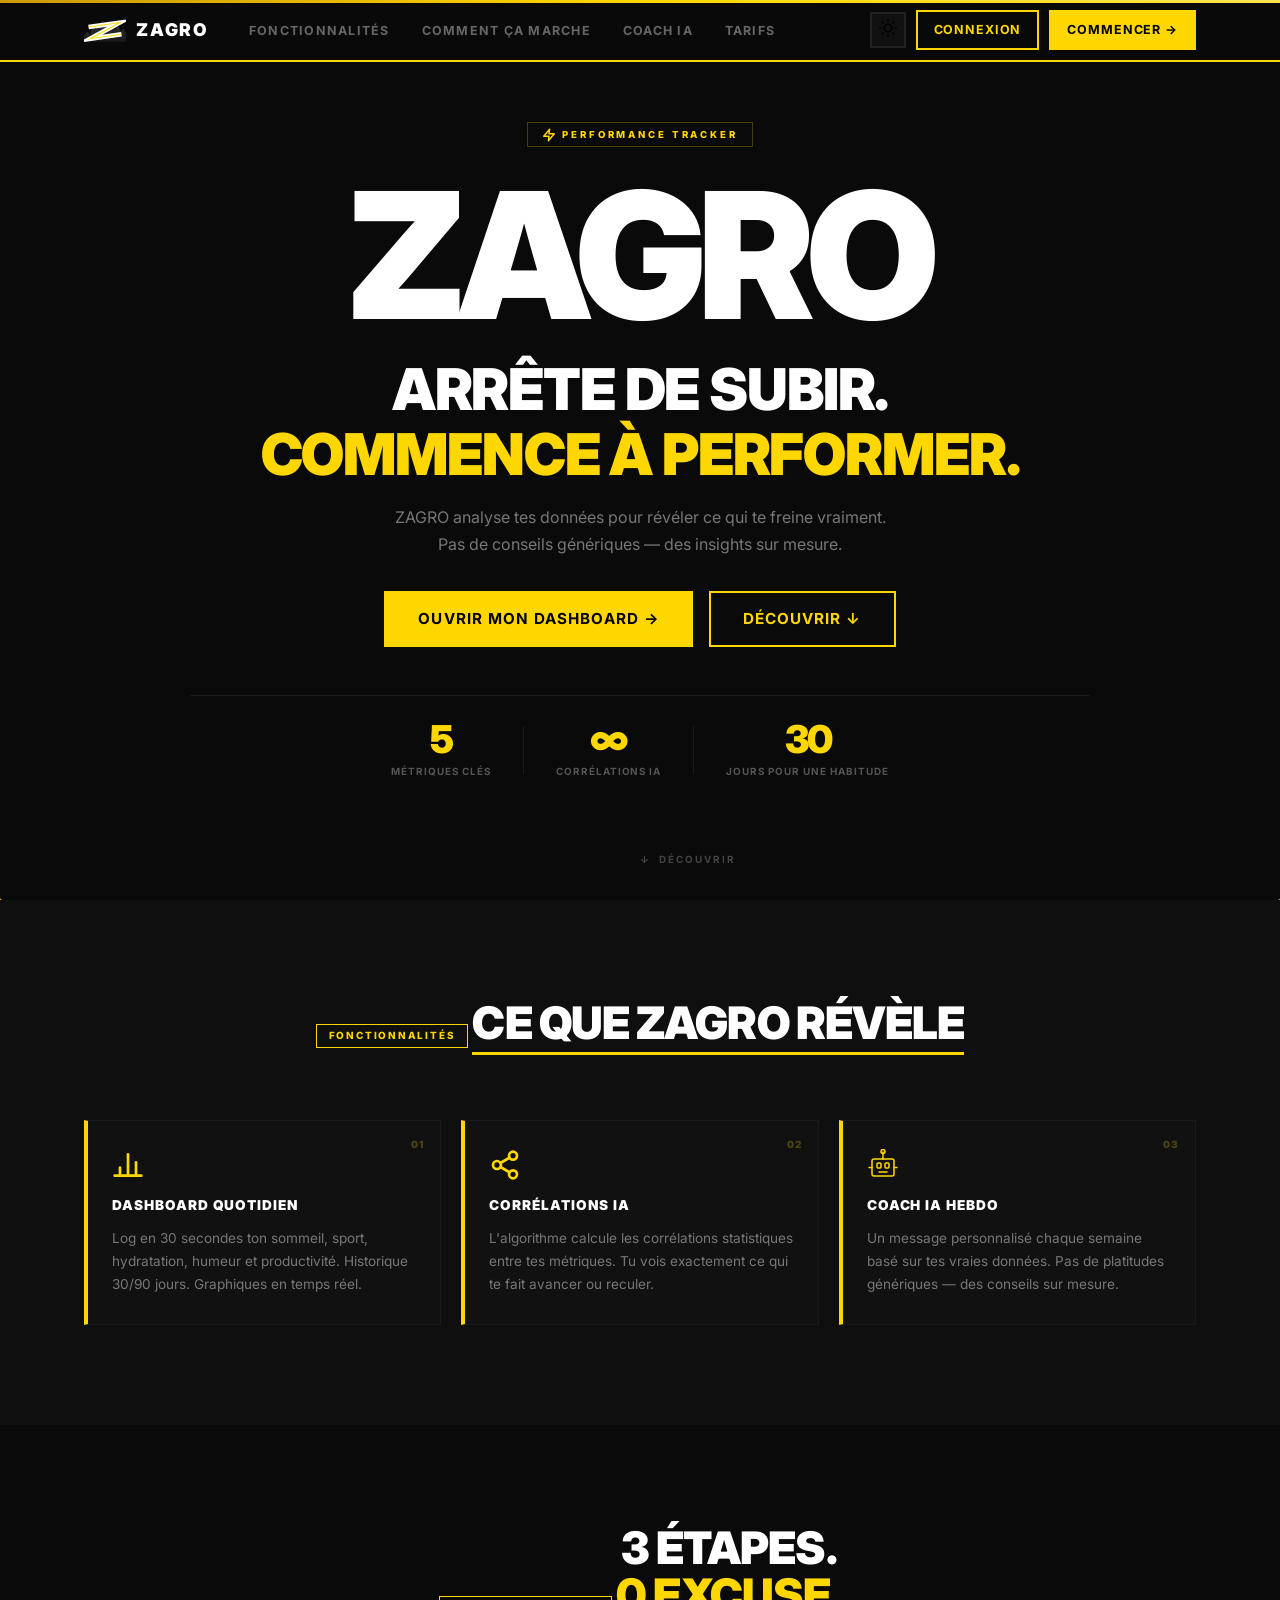
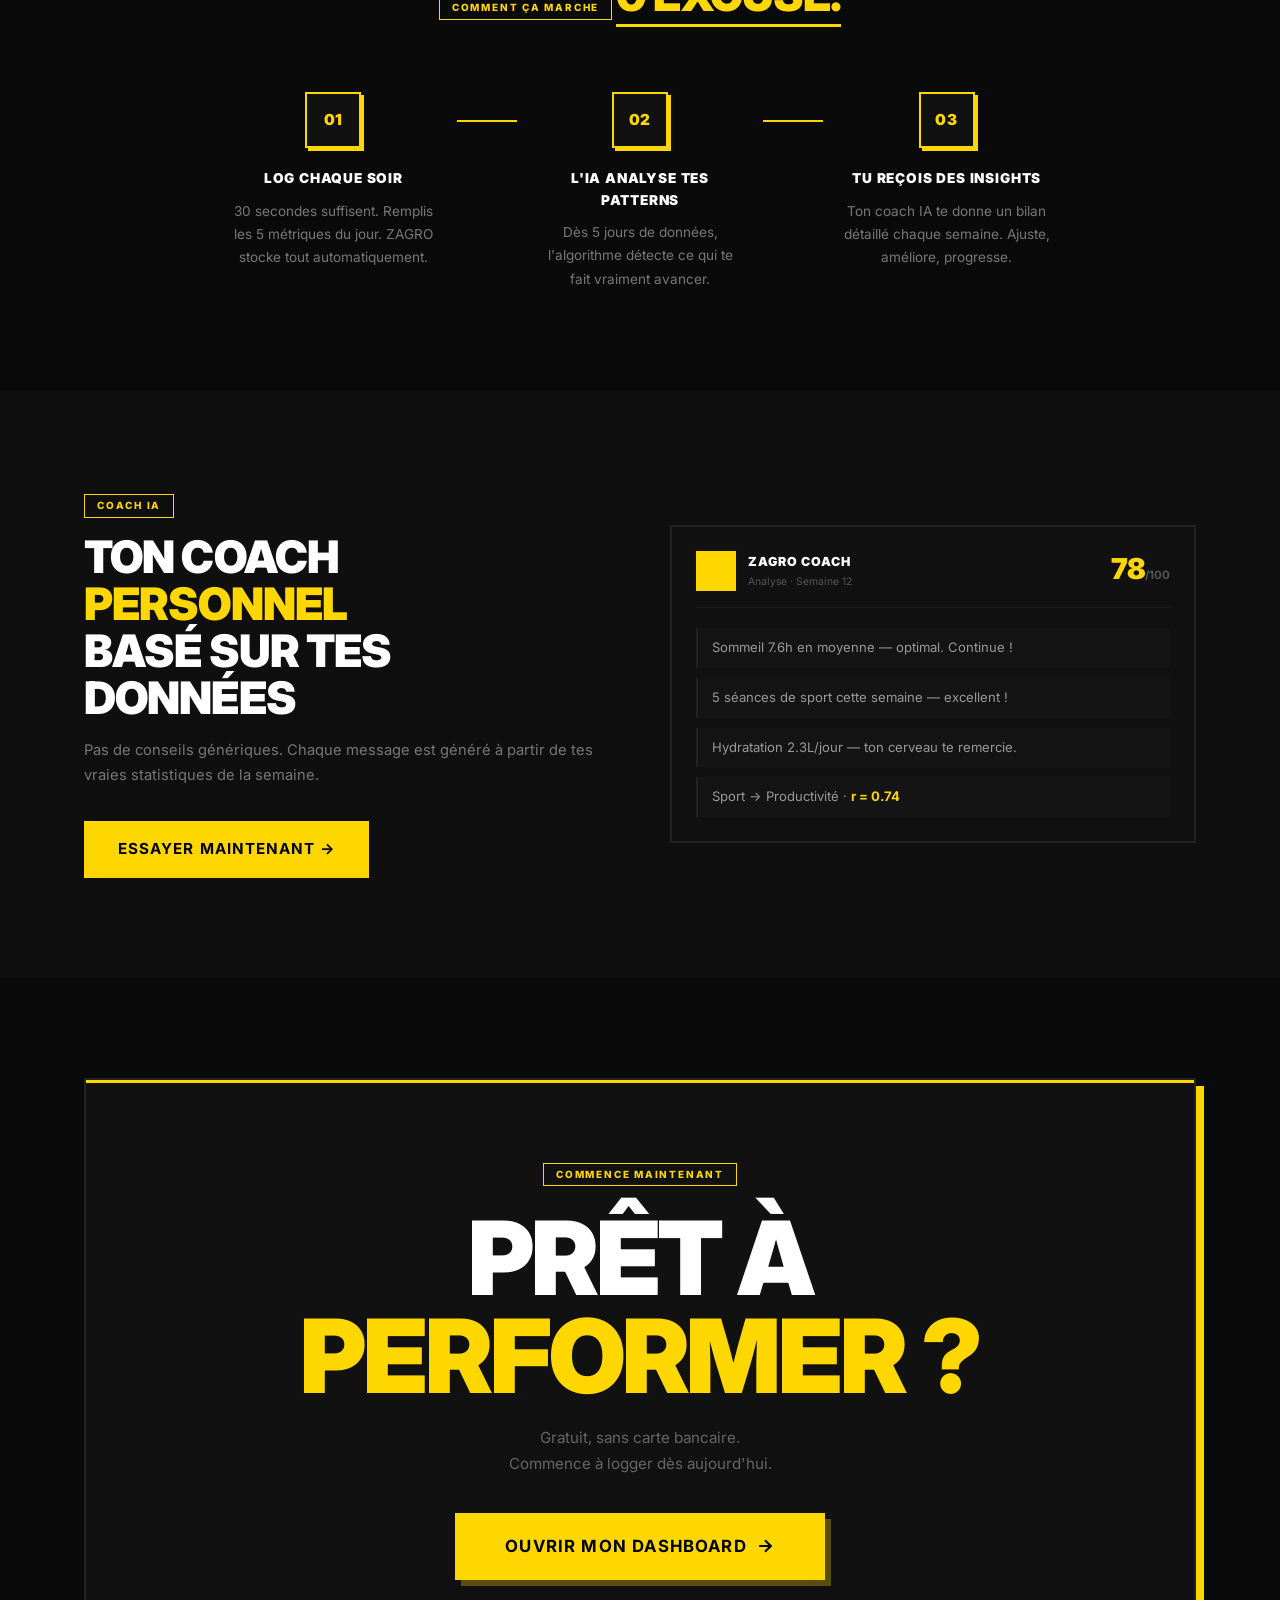
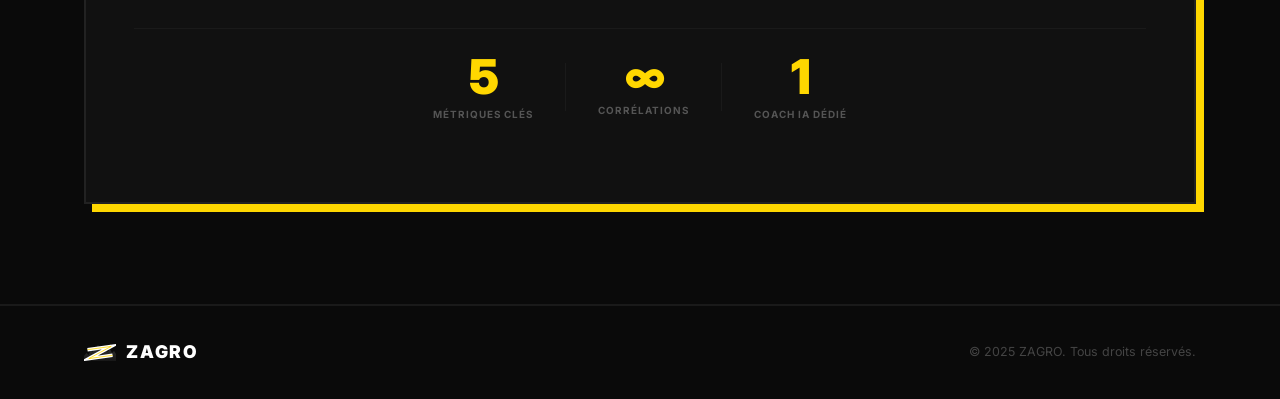
==== templates/index.html @ 40c75fc3 "ZAGRO v1 - sauvegarde complète" ====
<!DOCTYPE html>
<html lang="fr">
<head>
  <meta charset="UTF-8" />
  <meta name="viewport" content="width=device-width, initial-scale=1.0" />
  <title>ZAGRO — Transforme tes habitudes en superpouvoir</title>
  <link rel="icon" type="image/svg+xml" href="/static/img/logo.svg" />
  <link rel="stylesheet" href="/static/css/style.css" />
  <script>
    (function() {
      var t = localStorage.getItem('zagro_theme') || 'dark';
      document.documentElement.setAttribute('data-theme', t);
    })();
  </script>
  <link rel="preconnect" href="https://fonts.googleapis.com" />
  <link href="https://fonts.googleapis.com/css2?family=Inter:wght@300;400;500;600;700;800;900&display=swap" rel="stylesheet" />
</head>
<body class="landing">

  <!-- ── NAV ── -->
  <nav class="nav">
    <div class="nav__inner">
      <a href="/" class="nav__logo">
        <svg class="logo-svg" xmlns="http://www.w3.org/2000/svg" viewBox="0 0 64 36" width="42" height="24">
          <defs><linearGradient id="mt-nav" x1="0%" y1="0%" x2="0%" y2="100%"><stop offset="0%" stop-color="#333333"/><stop offset="100%" stop-color="#181818"/></linearGradient></defs>
          <path d="M0,36 L0,26 L5,20 L9,24 L14,14 L17,18 L21,8 L24,12 L28,4 L32,12 L36,6 L40,14 L43,10 L47,18 L52,12 L56,20 L60,16 L64,22 L64,36 Z" fill="url(#mt-nav)"/>
          <g transform="rotate(-8, 32, 19)"><path d="M8,10 L56,10 L8,28 L56,28" stroke="#FFFFFF" stroke-width="7" stroke-linecap="butt" stroke-linejoin="miter" stroke-miterlimit="20" fill="none"/><path d="M8,10 L56,10 L8,28 L56,28" stroke="#FFD700" stroke-width="1.5" stroke-linecap="butt" stroke-linejoin="miter" stroke-miterlimit="20" fill="none"/></g>
        </svg>
        <span>ZAGRO</span>
      </a>
      <ul class="nav__links">
        <li><a href="#features">Fonctionnalités</a></li>
        <li><a href="#how">Comment ça marche</a></li>
        <li><a href="#coach">Coach IA</a></li>
        <li><a href="/pricing">Tarifs</a></li>
      </ul>
      <div class="nav__actions">
        <button class="theme-toggle" id="theme-toggle" onclick="toggleTheme()" title="Changer le thème">
          <span id="theme-icon"><svg width="18" height="18" viewBox="0 0 24 24" fill="none" stroke="currentColor" stroke-width="2" stroke-linecap="round" stroke-linejoin="round"><circle cx="12" cy="12" r="5"/><line x1="12" y1="1" x2="12" y2="3"/><line x1="12" y1="21" x2="12" y2="23"/><line x1="4.22" y1="4.22" x2="5.64" y2="5.64"/><line x1="18.36" y1="18.36" x2="19.78" y2="19.78"/><line x1="1" y1="12" x2="3" y2="12"/><line x1="21" y1="12" x2="23" y2="12"/><line x1="4.22" y1="19.78" x2="5.64" y2="18.36"/><line x1="18.36" y1="5.64" x2="19.78" y2="4.22"/></svg></span>
        </button>
        <a href="/auth" class="btn btn--ghost btn--sm">Connexion</a>
        <a href="/dashboard" class="btn btn--primary btn--sm">Commencer →</a>
      </div>
    </div>
  </nav>

  <!-- ── HERO ── -->
  <section class="hero-v" id="home">
    <canvas id="particles-canvas"></canvas>
    <div class="hero-v__inner">
      <div class="hero-v__perf-tag"><svg width="14" height="14" viewBox="0 0 24 24" fill="none" stroke="currentColor" stroke-width="2.5" stroke-linecap="round" stroke-linejoin="round" style="display:inline-block;vertical-align:middle;margin-right:6px"><polygon points="13 2 3 14 12 14 11 22 21 10 12 10 13 2"/></svg>Performance Tracker</div>
      <div class="hero-v__brand">ZAGRO</div>
      <h1 class="hero-v__h1">
        <span class="hero-line-1">Arrête de subir.</span>
        <span class="hero-line-2 accent-text">Commence à performer.</span>
      </h1>
      <p class="hero-v__sub">ZAGRO analyse tes données pour révéler ce qui te freine vraiment.<br/>Pas de conseils génériques — des insights sur mesure.</p>
      <div class="hero-v__actions">
        <a href="/dashboard" class="btn btn--primary btn--lg">Ouvrir mon dashboard →</a>
        <a href="#features" class="btn btn--ghost btn--lg">Découvrir ↓</a>
      </div>
      <div class="hero-v__stats">
        <div class="hero-stat">
          <span class="hero-stat__num stat__num">5</span>
          <span class="hero-stat__lbl">Métriques clés</span>
        </div>
        <div class="hero-stat__sep"></div>
        <div class="hero-stat">
          <span class="hero-stat__num">∞</span>
          <span class="hero-stat__lbl">Corrélations IA</span>
        </div>
        <div class="hero-stat__sep"></div>
        <div class="hero-stat">
          <span class="hero-stat__num stat__num">30</span>
          <span class="hero-stat__lbl">Jours pour une habitude</span>
        </div>
      </div>
    </div>
    <a href="#features" class="hero-v__scroll-hint">
      <span class="hero-v__scroll-arrow">↓</span>
      Découvrir
    </a>
  </section>

  <!-- ── FEATURES ── -->
  <section class="v-section v-section--dark" id="features">
    <div class="container">
      <div class="v-section__hd reveal">
        <div class="scene__tag">Fonctionnalités</div>
        <h2 class="v-section__title">CE QUE ZAGRO RÉVÈLE</h2>
      </div>
      <div class="feat-grid">
        <div class="feat-card reveal reveal--d1">
          <div class="feat-card__num">01</div>
          <div class="feat-card__icon"><svg width="32" height="32" viewBox="0 0 24 24" fill="none" stroke="#FFD700" stroke-width="2" stroke-linecap="round" stroke-linejoin="round"><line x1="18" y1="20" x2="18" y2="10"/><line x1="12" y1="20" x2="12" y2="4"/><line x1="6" y1="20" x2="6" y2="14"/><line x1="2" y1="20" x2="22" y2="20"/></svg></div>
          <h3>Dashboard quotidien</h3>
          <p>Log en 30 secondes ton sommeil, sport, hydratation, humeur et productivité. Historique 30/90 jours. Graphiques en temps réel.</p>
        </div>
        <div class="feat-card reveal reveal--d2">
          <div class="feat-card__num">02</div>
          <div class="feat-card__icon"><svg width="32" height="32" viewBox="0 0 24 24" fill="none" stroke="#FFD700" stroke-width="2" stroke-linecap="round" stroke-linejoin="round"><circle cx="18" cy="5" r="3"/><circle cx="6" cy="12" r="3"/><circle cx="18" cy="19" r="3"/><line x1="8.59" y1="13.51" x2="15.42" y2="17.49"/><line x1="15.41" y1="6.51" x2="8.59" y2="10.49"/></svg></div>
          <h3>Corrélations IA</h3>
          <p>L'algorithme calcule les corrélations statistiques entre tes métriques. Tu vois exactement ce qui te fait avancer ou reculer.</p>
        </div>
        <div class="feat-card reveal reveal--d3">
          <div class="feat-card__num">03</div>
          <div class="feat-card__icon"><svg width="32" height="32" viewBox="0 0 32 32" fill="none" stroke="#FFD700" stroke-width="1.5" stroke-linecap="round" stroke-linejoin="round"><rect x="5" y="10" width="22" height="17" rx="2"/><rect x="10" y="14" width="4" height="5" rx="1"/><rect x="18" y="14" width="4" height="5" rx="1"/><line x1="12" y1="23" x2="20" y2="23"/><line x1="16" y1="3" x2="16" y2="10"/><circle cx="16" cy="2.5" r="2"/><line x1="5" y1="18.5" x2="2" y2="18.5"/><line x1="27" y1="18.5" x2="30" y2="18.5"/></svg></div>
          <h3>Coach IA hebdo</h3>
          <p>Un message personnalisé chaque semaine basé sur tes vraies données. Pas de platitudes génériques — des conseils sur mesure.</p>
        </div>
      </div>
    </div>
  </section>

  <!-- ── HOW IT WORKS ── -->
  <section class="v-section" id="how">
    <div class="container">
      <div class="v-section__hd reveal">
        <div class="scene__tag">Comment ça marche</div>
        <h2 class="v-section__title">3 ÉTAPES.<br/><span class="accent-text">0 EXCUSE.</span></h2>
      </div>
      <div class="v-steps">
        <div class="v-step reveal reveal--d1">
          <div class="v-step__num">01</div>
          <div class="v-step__content">
            <h3>Log chaque soir</h3>
            <p>30 secondes suffisent. Remplis les 5 métriques du jour. ZAGRO stocke tout automatiquement.</p>
          </div>
        </div>
        <div class="v-step__connector reveal reveal--d2"></div>
        <div class="v-step reveal reveal--d2">
          <div class="v-step__num">02</div>
          <div class="v-step__content">
            <h3>L'IA analyse tes patterns</h3>
            <p>Dès 5 jours de données, l'algorithme détecte ce qui te fait vraiment avancer.</p>
          </div>
        </div>
        <div class="v-step__connector reveal reveal--d3"></div>
        <div class="v-step reveal reveal--d3">
          <div class="v-step__num">03</div>
          <div class="v-step__content">
            <h3>Tu reçois des insights</h3>
            <p>Ton coach IA te donne un bilan détaillé chaque semaine. Ajuste, améliore, progresse.</p>
          </div>
        </div>
      </div>
    </div>
  </section>

  <!-- ── COACH IA ── -->
  <section class="v-section v-section--dark" id="coach">
    <div class="container">
      <div class="v-coach">
        <div class="v-coach__left reveal">
          <div class="scene__tag">Coach IA</div>
          <h2 class="v-section__title">TON COACH<br/><span class="accent-text">PERSONNEL</span><br/>BASÉ SUR TES DONNÉES</h2>
          <p class="v-coach__desc">Pas de conseils génériques. Chaque message est généré à partir de tes vraies statistiques de la semaine.</p>
          <a href="/dashboard" class="btn btn--primary btn--lg" style="margin-top:2rem;">Essayer maintenant →</a>
        </div>
        <div class="v-coach__right reveal reveal--d2">
          <div class="coach-mock">
            <div class="coach-mock__header">
              <div class="coach-mock__av"><svg width="24" height="24" viewBox="0 0 32 32" fill="none" stroke="#FFD700" stroke-width="1.5" stroke-linecap="round" stroke-linejoin="round"><rect x="5" y="10" width="22" height="17" rx="2"/><rect x="10" y="14" width="4" height="5" rx="1"/><rect x="18" y="14" width="4" height="5" rx="1"/><line x1="12" y1="23" x2="20" y2="23"/><line x1="16" y1="3" x2="16" y2="10"/><circle cx="16" cy="2.5" r="2"/><line x1="5" y1="18.5" x2="2" y2="18.5"/><line x1="27" y1="18.5" x2="30" y2="18.5"/></svg></div>
              <div class="coach-mock__info">
                <div class="coach-mock__name">ZAGRO COACH</div>
                <div class="coach-mock__date">Analyse · Semaine 12</div>
              </div>
              <div class="coach-mock__score"><span class="coach-mock__score-num">78</span><span class="coach-mock__score-lbl">/100</span></div>
            </div>
            <div class="coach-mock__body">
              <div class="coach-msg">Sommeil 7.6h en moyenne — optimal. Continue !</div>
              <div class="coach-msg">5 séances de sport cette semaine — excellent !</div>
              <div class="coach-msg">Hydratation 2.3L/jour — ton cerveau te remercie.</div>
              <div class="coach-msg">Sport → Productivité · <strong style="color:#FFD700">r = 0.74</strong></div>
            </div>
          </div>
        </div>
      </div>
    </div>
  </section>

  <!-- ── CTA ── -->
  <section class="v-cta-section">
    <div class="container">
      <div class="v-cta reveal">
        <div class="scene__tag" style="margin-bottom:12px;">Commence maintenant</div>
        <h2 class="v-cta__title">PRÊT À<br/><span class="accent-text">PERFORMER ?</span></h2>
        <p class="v-cta__sub">Gratuit, sans carte bancaire.<br/>Commence à logger dès aujourd'hui.</p>
        <a href="/dashboard" class="btn btn--primary btn--xl v-cta__btn">
          Ouvrir mon dashboard
          <svg width="20" height="20" viewBox="0 0 24 24" fill="none" stroke="currentColor" stroke-width="2.5"><path d="M5 12h14M12 5l7 7-7 7"/></svg>
        </a>
        <div class="v-cta__stats">
          <div class="cta-stat"><span class="cta-stat__num stat__num">5</span><span class="cta-stat__lbl">Métriques clés</span></div>
          <div class="cta-stat__div"></div>
          <div class="cta-stat"><span class="cta-stat__num">∞</span><span class="cta-stat__lbl">Corrélations</span></div>
          <div class="cta-stat__div"></div>
          <div class="cta-stat"><span class="cta-stat__num stat__num">1</span><span class="cta-stat__lbl">Coach IA dédié</span></div>
        </div>
      </div>
    </div>
  </section>

  <!-- ── FOOTER ── -->
  <footer class="footer">
    <div class="container footer__inner">
      <a href="/" class="nav__logo footer__logo">
        <svg class="logo-svg" xmlns="http://www.w3.org/2000/svg" viewBox="0 0 64 36" width="32" height="18">
          <defs><linearGradient id="mt-footer" x1="0%" y1="0%" x2="0%" y2="100%"><stop offset="0%" stop-color="#333333"/><stop offset="100%" stop-color="#181818"/></linearGradient></defs>
          <path d="M0,36 L0,26 L5,20 L9,24 L14,14 L17,18 L21,8 L24,12 L28,4 L32,12 L36,6 L40,14 L43,10 L47,18 L52,12 L56,20 L60,16 L64,22 L64,36 Z" fill="url(#mt-footer)"/>
          <g transform="rotate(-8, 32, 19)"><path d="M8,10 L56,10 L8,28 L56,28" stroke="#FFFFFF" stroke-width="7" stroke-linecap="butt" stroke-linejoin="miter" stroke-miterlimit="20" fill="none"/><path d="M8,10 L56,10 L8,28 L56,28" stroke="#FFD700" stroke-width="1.5" stroke-linecap="butt" stroke-linejoin="miter" stroke-miterlimit="20" fill="none"/></g>
        </svg>
        <span>ZAGRO</span>
      </a>
      <p class="footer__copy">© 2025 ZAGRO. Tous droits réservés.</p>
    </div>
  </footer>

  <script src="/static/js/main.js"></script>
  <script>
  // ── Particles ─────────────────────────────────────────────────
  (function() {
    const canvas = document.getElementById('particles-canvas');
    if (!canvas) return;
    const ctx = canvas.getContext('2d');
    let W, H;
    function resize() { W = canvas.width = window.innerWidth; H = canvas.height = window.innerHeight; }
    resize();
    window.addEventListener('resize', resize, { passive: true });
    const pts = Array.from({ length: 55 }, () => ({
      x: Math.random() * 1920, y: Math.random() * 1080,
      r: Math.random() * 1.4 + 0.2,
      vx: (Math.random() - 0.5) * 0.25, vy: (Math.random() - 0.5) * 0.25,
      o: Math.random() * 0.22 + 0.04
    }));
    function draw() {
      ctx.clearRect(0, 0, W, H);
      pts.forEach(p => {
        p.x += p.vx; p.y += p.vy;
        if (p.x < 0) p.x = W; if (p.x > W) p.x = 0;
        if (p.y < 0) p.y = H; if (p.y > H) p.y = 0;
        ctx.beginPath(); ctx.arc(p.x, p.y, p.r, 0, Math.PI * 2);
        ctx.fillStyle = `rgba(255,215,0,${p.o})`; ctx.fill();
      });
      requestAnimationFrame(draw);
    }
    draw();
  })();

  // ── Theme toggle ──────────────────────────────────────────────
  var SUN_SVG = '<svg width="18" height="18" viewBox="0 0 24 24" fill="none" stroke="currentColor" stroke-width="2" stroke-linecap="round" stroke-linejoin="round"><circle cx="12" cy="12" r="5"/><line x1="12" y1="1" x2="12" y2="3"/><line x1="12" y1="21" x2="12" y2="23"/><line x1="4.22" y1="4.22" x2="5.64" y2="5.64"/><line x1="18.36" y1="18.36" x2="19.78" y2="19.78"/><line x1="1" y1="12" x2="3" y2="12"/><line x1="21" y1="12" x2="23" y2="12"/><line x1="4.22" y1="19.78" x2="5.64" y2="18.36"/><line x1="18.36" y1="5.64" x2="19.78" y2="4.22"/></svg>';
  var MOON_SVG = '<svg width="18" height="18" viewBox="0 0 24 24" fill="none" stroke="currentColor" stroke-width="2" stroke-linecap="round" stroke-linejoin="round"><path d="M21 12.79A9 9 0 1 1 11.21 3 7 7 0 0 0 21 12.79z"/></svg>';
  function toggleTheme() {
    var c = document.documentElement.getAttribute('data-theme');
    var n = c === 'light' ? 'dark' : 'light';
    document.documentElement.setAttribute('data-theme', n);
    localStorage.setItem('zagro_theme', n);
    document.getElementById('theme-icon').innerHTML = n === 'light' ? MOON_SVG : SUN_SVG;
  }
  (function() {
    var t = document.documentElement.getAttribute('data-theme');
    var el = document.getElementById('theme-icon');
    if (el) el.innerHTML = t === 'light' ? MOON_SVG : SUN_SVG;
  })();
  </script>
</body>
</html>
---- static/css/style.css ----
/* ═══════════════════════════════════════════════════════════════
   ZAGRO — Main Stylesheet
   Under Armour · Brutal · Bold · Performance
═══════════════════════════════════════════════════════════════ */

*, *::before, *::after { box-sizing: border-box; margin: 0; padding: 0; }

/* ── Variables (:root) ────────────────────────────────────────── */
:root {
  --bg:        #0A0A0A;
  --bg-2:      #0F0F0F;
  --bg-3:      #080808;
  --bg-card:   #111111;
  --bg-card-2: #141414;

  --yellow-1:  #CC9900;
  --yellow-2:  #FFD700;
  --yellow-3:  #FFE44D;
  --yellow-4:  #FFF0A0;

  /* Backward compat — all blue/orange/cyan/teal refs auto-map to yellow */
  --blue-1:    var(--yellow-1);
  --blue-2:    var(--yellow-2);
  --blue-3:    var(--yellow-3);
  --blue-4:    var(--yellow-4);
  --blue-5:    var(--yellow-4);
  --orange-1:  var(--yellow-1);
  --orange-2:  var(--yellow-2);
  --orange-3:  var(--yellow-3);
  --orange-4:  var(--yellow-4);
  --cyan-1:    var(--yellow-1);
  --cyan-2:    var(--yellow-2);
  --cyan-3:    var(--yellow-3);
  --teal-1:    var(--yellow-1);
  --teal-2:    var(--yellow-2);
  --teal-3:    var(--yellow-3);
  --green-1:   var(--yellow-1);
  --green-2:   var(--yellow-2);
  --green-3:   var(--yellow-3);

  /* Purple (unused in brutal) */
  --purple-1:  #1A0A0A;
  --purple-2:  #2A0A0A;
  --purple-3:  #4A1A1A;
  --purple-4:  #CC3300;

  --text-1:    #FFFFFF;
  --text-2:    #999999;
  --text-3:    #555555;

  --border:    #222222;
  --border-2:  #1A1A1A;

  --green:     #FFD700;
  --red:       #FF3333;
  --yellow:    #FFD700;

  /* Brutal — zero radius */
  --radius:    0px;
  --radius-lg: 0px;
  --radius-xl: 0px;

  --shadow-card: 0 0 0 1px #1A1A1A, 0 4px 16px rgba(0,0,0,0.9);
  --shadow-hard: 4px 4px 0px #FFD700;
  --shadow-glow: 4px 4px 0px rgba(255,215,0,0.4);

  --font: 'Inter', system-ui, -apple-system, sans-serif;
}

/* ── Light Mode ──────────────────────────────────────────────── */
[data-theme="light"] {
  --bg:        #F0F0F0;
  --bg-2:      #E8E8E8;
  --bg-3:      #E0E0E0;
  --bg-card:   #FFFFFF;
  --bg-card-2: #F5F5F5;
  --text-1:    #0A0A0A;
  --text-2:    #555555;
  --text-3:    #999999;
  --border:    #DDDDDD;
  --border-2:  #EEEEEE;
  --shadow-card: 0 0 0 1px #DDDDDD, 0 4px 16px rgba(0,0,0,0.08);
  --shadow-hard: 4px 4px 0px #CC9900;
}

/* ── Reset + Base ─────────────────────────────────────────────── */
html { scroll-behavior: smooth; }

body {
  font-family: var(--font);
  background: var(--bg);
  color: var(--text-1);
  line-height: 1.6;
  -webkit-font-smoothing: antialiased;
  transition: background 0.3s, color 0.3s;
}

a { text-decoration: none; color: inherit; }
ul { list-style: none; }

/* ── Container ────────────────────────────────────────────────── */
.container { max-width: 1160px; margin: 0 auto; padding: 0 24px; }

.gradient-text {
  background: linear-gradient(135deg, #FFD700 0%, #FFE44D 100%);
  -webkit-background-clip: text;
  -webkit-text-fill-color: transparent;
  background-clip: text;
}

.accent-text { color: #FFD700; }

/* ── Buttons ─────────────────────────────────────────────────── */
.btn {
  display: inline-flex;
  align-items: center;
  gap: 8px;
  padding: 10px 20px;
  border-radius: 0;
  font-size: 0.88rem;
  font-weight: 700;
  font-family: var(--font);
  cursor: pointer;
  border: 2px solid #FFD700;
  transition: all 0.15s ease;
  white-space: nowrap;
  position: relative;
  overflow: hidden;
  text-transform: uppercase;
  letter-spacing: 0.07em;
}

.btn--primary {
  background: #FFD700;
  color: #000000;
}

.btn--primary:hover {
  background: transparent;
  color: #FFD700;
  transform: translate(-3px, -3px);
  box-shadow: 3px 3px 0 #FFD700;
}

.btn--ghost {
  background: transparent;
  color: #FFD700;
  border: 2px solid #FFD700;
}

.btn--ghost:hover {
  background: #FFD700;
  color: #000000;
  border-color: #FFD700;
  transform: translate(-2px, -2px);
  box-shadow: 2px 2px 0 #FFD700;
}

.btn--sm  { padding: 8px 16px; font-size: 0.78rem; }
.btn--lg  { padding: 14px 32px; font-size: 0.95rem; }
.btn--xl  { padding: 18px 48px; font-size: 1.05rem; }

/* ── Scroll Progress Bar ─────────────────────────────────────── */
.scroll-progress {
  position: fixed;
  top: 0; left: 0;
  height: 3px;
  background: #FFD700;
  width: 0%;
  z-index: 300;
  transition: width 0.08s linear;
  pointer-events: none;
}

/* ── Top performance bar (non-cinematic landing) ─────────────── */
body.landing::before {
  content: '';
  position: fixed;
  top: 0; left: 0; right: 0;
  height: 3px;
  background: linear-gradient(90deg, #CC9900, #FFD700, #FFE44D, #FFD700, #CC9900);
  background-size: 200% 100%;
  animation: bar-slide 3s linear infinite;
  z-index: 200;
  pointer-events: none;
}

@keyframes bar-slide {
  0%   { background-position: 0% 0%; }
  100% { background-position: 200% 0%; }
}

/* ── Nav ─────────────────────────────────────────────────────── */
.nav {
  position: fixed;
  top: 0; left: 0; right: 0;
  z-index: 100;
  padding: 10px 0;
  border-bottom: 2px solid #FFD700;
  background: rgba(10, 10, 10, 0.97);
  backdrop-filter: blur(20px);
  -webkit-backdrop-filter: blur(20px);
}

.nav__inner {
  max-width: 1160px;
  margin: 0 auto;
  padding: 0 24px;
  display: flex;
  align-items: center;
  gap: 40px;
}

.nav__logo {
  display: flex;
  align-items: center;
  gap: 10px;
  font-size: 1.1rem;
  font-weight: 900;
  letter-spacing: 0.1em;
  color: #FFFFFF;
  text-transform: uppercase;
}

.logo-icon { color: #FFD700; }
.logo-svg  { display: block; flex-shrink: 0; }

.nav__links {
  display: flex;
  align-items: center;
  gap: 32px;
  flex: 1;
}

.nav__links a {
  color: #666666;
  font-size: 0.78rem;
  font-weight: 700;
  letter-spacing: 0.1em;
  text-transform: uppercase;
  transition: color 0.15s;
  position: relative;
}

.nav__links a::after {
  content: '';
  position: absolute;
  bottom: -4px; left: 0;
  width: 0; height: 2px;
  background: #FFD700;
  transition: width 0.2s ease;
}

.nav__links a:hover { color: #FFFFFF; }
.nav__links a:hover::after { width: 100%; }

.nav__actions {
  display: flex;
  align-items: center;
  gap: 10px;
  margin-left: auto;
}

.nav__login { font-size: 0.82rem; padding: 8px 16px; }

/* ── Theme Toggle ─────────────────────────────────────────────── */
.theme-toggle {
  width: 36px; height: 36px;
  border-radius: 0;
  background: #111111;
  border: 2px solid #222222;
  cursor: pointer;
  font-size: 0.95rem;
  display: flex;
  align-items: center;
  justify-content: center;
  transition: border-color 0.15s;
  flex-shrink: 0;
}
.theme-toggle:hover { border-color: #FFD700; }

/* ══════════════════════════════════════════════════════════════
   CINEMATIC LAYOUT
══════════════════════════════════════════════════════════════ */

body.cinematic { overflow: hidden; }

/* Disable animated top bar on cinematic landing (replaced by scroll progress) */
body.landing.cinematic::before { display: none; }

.scroll-container {
  position: fixed;
  top: 0; left: 0;
  display: flex;
  width: 100vw; height: 100vh;
  overflow-x: scroll;
  overflow-y: hidden;
  scroll-snap-type: x mandatory;
  scrollbar-width: none;
  -ms-overflow-style: none;
}
.scroll-container::-webkit-scrollbar { display: none; }

.scene {
  flex-shrink: 0;
  width: 100vw; height: 100vh;
  scroll-snap-align: start;
  position: relative;
  overflow: hidden;
  display: flex;
  align-items: center;
  justify-content: center;
  padding-top: 52px;
  box-sizing: border-box;
}

/* ── Scene Dots ───────────────────────────────────────────────── */
.scene-dots {
  position: fixed;
  right: 24px;
  top: 50%;
  transform: translateY(-50%);
  display: flex;
  flex-direction: column;
  gap: 12px;
  z-index: 200;
}

.scene-dot {
  width: 10px; height: 10px;
  border-radius: 50%;
  border: 2px solid rgba(255,215,0,0.35);
  background: transparent;
  cursor: pointer;
  transition: background 0.2s, border-color 0.2s, box-shadow 0.2s;
  padding: 0;
}

.scene-dot.active {
  background: #FFD700;
  border-color: #FFD700;
  box-shadow: 0 0 10px rgba(255,215,0,0.4);
}

.scene-dot:hover { border-color: #FFD700; }

/* ══════════════════════════════════════════════════════════════
   SCENE 1 — HERO
══════════════════════════════════════════════════════════════ */

.scene--hero { background: #0A0A0A; }

#particles-canvas {
  position: absolute;
  inset: 0;
  width: 100%; height: 100%;
  pointer-events: none;
  z-index: 0;
}

.hero-cin {
  position: relative;
  z-index: 1;
  text-align: center;
  padding: 0 24px;
  max-width: 900px;
}

.hero-cin__brand {
  font-size: clamp(5rem, 14vw, 11rem);
  font-weight: 900;
  line-height: 1;
  letter-spacing: -0.04em;
  color: #FFFFFF;
  text-transform: uppercase;
  animation: brand-in 0.9s 0.1s cubic-bezier(0.16,1,0.3,1) both;
}

@keyframes brand-in {
  from { opacity: 0; transform: translateY(50px) scale(0.92); }
  to   { opacity: 1; transform: translateY(0) scale(1); }
}

.hero-cin__h1 {
  display: flex;
  flex-direction: column;
  gap: 4px;
  font-size: clamp(1.8rem, 4.5vw, 3.8rem);
  font-weight: 900;
  line-height: 1.05;
  letter-spacing: -0.02em;
  text-transform: uppercase;
  margin: 16px 0 20px;
}

.hero-line-1 {
  display: block;
  color: #FFFFFF;
  animation: from-left 0.7s 0.75s cubic-bezier(0.16,1,0.3,1) both;
}

.hero-line-2 {
  display: block;
  color: #FFD700;
  animation: from-right 0.7s 1.0s cubic-bezier(0.16,1,0.3,1) both;
}

@keyframes from-left {
  from { opacity: 0; transform: translateX(-60px); }
  to   { opacity: 1; transform: translateX(0); }
}

@keyframes from-right {
  from { opacity: 0; transform: translateX(60px); }
  to   { opacity: 1; transform: translateX(0); }
}

.hero-cin__sub {
  font-size: clamp(0.85rem, 1.5vw, 1rem);
  color: #777;
  line-height: 1.7;
  max-width: 560px;
  margin: 0 auto 32px;
  animation: fade-in-up 0.7s 1.3s ease both;
}

.hero-cin__actions {
  display: flex;
  align-items: center;
  justify-content: center;
  gap: 24px;
  flex-wrap: wrap;
  animation: fade-in-up 0.7s 1.5s ease both;
}

@keyframes fade-in-up {
  from { opacity: 0; transform: translateY(20px); }
  to   { opacity: 1; transform: translateY(0); }
}

.scroll-hint {
  display: flex;
  align-items: center;
  gap: 8px;
  color: #555;
  font-size: 0.72rem;
  font-weight: 700;
  text-transform: uppercase;
  letter-spacing: 0.15em;
}

.scroll-hint__arrow {
  display: inline-block;
  animation: hint-bounce 1.8s ease-in-out infinite;
}

@keyframes hint-bounce {
  0%, 100% { transform: translateX(0); opacity: 0.5; }
  50%       { transform: translateX(8px); opacity: 1; }
}

/* ══════════════════════════════════════════════════════════════
   SCENE 2 — FEATURES
══════════════════════════════════════════════════════════════ */

.scene--features { background: #0F0F0F; }

.scene__inner {
  width: 100%;
  max-width: 1160px;
  padding: 0 40px;
  display: flex;
  flex-direction: column;
  align-items: center;
}

.scene__tag {
  display: inline-block;
  padding: 3px 12px;
  border: 1px solid #FFD700;
  border-radius: 0;
  font-size: 0.62rem;
  font-weight: 800;
  color: #FFD700;
  text-transform: uppercase;
  letter-spacing: 0.18em;
  margin-bottom: 12px;
}

.scene__title {
  font-size: clamp(1.6rem, 3.5vw, 2.8rem);
  font-weight: 900;
  text-transform: uppercase;
  letter-spacing: -0.02em;
  color: #FFFFFF;
  text-align: center;
  margin-bottom: 48px;
  line-height: 1.05;
}

.feat-grid {
  display: grid;
  grid-template-columns: repeat(3, 1fr);
  gap: 20px;
  width: 100%;
}

.feat-card {
  background: #111111;
  border: 1px solid #1A1A1A;
  border-left: 4px solid #FFD700;
  border-radius: 0;
  padding: 28px 24px;
  position: relative;
  transition: border-color 0.2s, box-shadow 0.2s, transform 0.2s;
}

.feat-card:hover {
  border-color: #FFD700;
  box-shadow: 4px 4px 0 #FFD700;
  transform: translate(-3px, -3px) !important;
}

.scene--features.active .feat-card { opacity: 1; transform: translateY(0); }
.scene--features.active .feat-card:nth-child(1) { transition-delay: 0.1s; }
.scene--features.active .feat-card:nth-child(2) { transition-delay: 0.25s; }
.scene--features.active .feat-card:nth-child(3) { transition-delay: 0.4s; }

.feat-card__num {
  position: absolute;
  top: 16px; right: 16px;
  font-size: 0.62rem;
  font-weight: 900;
  color: rgba(255,215,0,0.25);
  letter-spacing: 0.1em;
}

.feat-card__icon { font-size: 2rem; margin-bottom: 14px; display: flex; align-items: center; }

.feat-card h3 {
  font-size: 0.85rem;
  font-weight: 900;
  text-transform: uppercase;
  letter-spacing: 0.07em;
  color: #FFFFFF;
  margin-bottom: 10px;
}

.feat-card p { font-size: 0.85rem; color: #777; line-height: 1.7; }

/* ══════════════════════════════════════════════════════════════
   SCENE 3 — HOW IT WORKS
══════════════════════════════════════════════════════════════ */

.scene--how { background: #0A0A0A; }

.how-cin {
  display: flex;
  align-items: flex-start;
  gap: 0;
  width: 100%;
  max-width: 860px;
}

.how-cin__step {
  flex: 1;
  text-align: center;
  padding: 0 20px;
  opacity: 0;
  transform: translateY(32px);
  transition: opacity 0.5s ease, transform 0.5s ease;
}

.scene--how.active .how-cin__step--1 { opacity: 1; transform: none; transition-delay: 0.1s; }
.scene--how.active .how-cin__step--2 { opacity: 1; transform: none; transition-delay: 0.3s; }
.scene--how.active .how-cin__step--3 { opacity: 1; transform: none; transition-delay: 0.5s; }

.how-cin__num {
  width: 56px; height: 56px;
  border: 2px solid #FFD700;
  background: #111111;
  display: inline-flex;
  align-items: center;
  justify-content: center;
  font-size: 0.95rem;
  font-weight: 900;
  color: #FFD700;
  letter-spacing: 0.05em;
  box-shadow: 3px 3px 0 #FFD700;
  margin-bottom: 20px;
}

.how-cin__content h3 {
  font-size: 0.85rem;
  font-weight: 900;
  text-transform: uppercase;
  letter-spacing: 0.06em;
  color: #FFFFFF;
  margin-bottom: 10px;
}

.how-cin__content p { font-size: 0.85rem; color: #777; line-height: 1.7; }

.how-cin__connector {
  width: 60px; height: 2px;
  background: #FFD700;
  flex-shrink: 0;
  margin-top: 28px;
  opacity: 0.4;
  transition: opacity 0.5s ease;
}

.scene--how.active .how-cin__connector { opacity: 0.7; }

/* ══════════════════════════════════════════════════════════════
   SCENE 4 — COACH IA
══════════════════════════════════════════════════════════════ */

.scene--coach { background: #0A0A0A; }

.scene--coach::before {
  content: '';
  position: absolute;
  top: 50%; left: 50%;
  transform: translate(-50%, -50%);
  width: 700px; height: 500px;
  background: radial-gradient(ellipse, rgba(255,215,0,0.04) 0%, transparent 70%);
  pointer-events: none;
}

.coach-split {
  display: grid;
  grid-template-columns: 1fr 1fr;
  gap: 60px;
  width: 100%;
  max-width: 1080px;
  padding: 0 40px;
  align-items: center;
}

.coach-split__left p { font-size: 0.92rem; color: #777; line-height: 1.75; margin-top: 16px; }

.coach-mock {
  background: #111111;
  border: 2px solid #222222;
  border-radius: 0;
  padding: 24px;
  transition: border-color 0.2s, box-shadow 0.2s;
}

.coach-mock:hover {
  border-color: #FFD700;
  box-shadow: 4px 4px 0 rgba(255,215,0,0.25);
}

.scene--coach.active .coach-mock { opacity: 1; transform: translateX(0); }

.coach-mock__header {
  display: flex;
  align-items: center;
  gap: 12px;
  margin-bottom: 20px;
  padding-bottom: 16px;
  border-bottom: 1px solid #1A1A1A;
}

.coach-mock__av {
  width: 40px; height: 40px;
  background: #FFD700;
  display: flex;
  align-items: center;
  justify-content: center;
  font-size: 1.2rem;
  flex-shrink: 0;
}

.coach-mock__name {
  font-weight: 900;
  font-size: 0.78rem;
  text-transform: uppercase;
  letter-spacing: 0.08em;
  color: #FFFFFF;
}

.coach-mock__date { font-size: 0.65rem; color: #555; margin-top: 2px; }

.coach-mock__score { margin-left: auto; }

.coach-mock__score-num {
  font-size: 1.8rem;
  font-weight: 900;
  color: #FFD700;
  letter-spacing: -1px;
  line-height: 1;
}

.coach-mock__score-lbl { font-size: 0.72rem; color: #555; font-weight: 700; }

.coach-mock__body { display: flex; flex-direction: column; gap: 10px; }

.coach-msg {
  padding: 10px 14px;
  background: #141414;
  border-left: 2px solid #222222;
  border-radius: 0;
  font-size: 0.82rem;
  color: #999;
  line-height: 1.5;
  transition: border-color 0.2s, color 0.2s;
}

.coach-msg:hover { border-left-color: #FFD700; color: #FFFFFF; }

.scene--coach.active .coach-msg--1 { animation: msg-in 0.4s 0.5s ease both; }
.scene--coach.active .coach-msg--2 { animation: msg-in 0.4s 0.8s ease both; }
.scene--coach.active .coach-msg--3 { animation: msg-in 0.4s 1.1s ease both; }
.scene--coach.active .coach-msg--4 { animation: msg-in 0.4s 1.4s ease both; }

@keyframes msg-in {
  from { opacity: 0; transform: translateX(-16px); }
  to   { opacity: 1; transform: translateX(0); }
}

/* ══════════════════════════════════════════════════════════════
   SCENE 5 — CTA
══════════════════════════════════════════════════════════════ */

.scene--cta { background: #0A0A0A; }

.scene--cta::before {
  content: '';
  position: absolute;
  top: 50%; left: 50%;
  transform: translate(-50%, -50%);
  width: 800px; height: 600px;
  background: radial-gradient(ellipse, rgba(255,215,0,0.05) 0%, transparent 70%);
  pointer-events: none;
}

.cta-cin {
  text-align: center;
  padding: 0 24px;
  position: relative;
  z-index: 1;
  opacity: 0;
  transform: translateY(30px);
  transition: opacity 0.6s ease 0.1s, transform 0.6s ease 0.1s;
}

.scene--cta.active .cta-cin { opacity: 1; transform: none; }

.cta-cin__title {
  font-size: clamp(3rem, 8vw, 7rem);
  font-weight: 900;
  text-transform: uppercase;
  letter-spacing: -0.03em;
  line-height: 0.95;
  color: #FFFFFF;
  margin-bottom: 20px;
  margin-top: 12px;
}

.cta-cin__sub {
  font-size: 0.95rem;
  color: #666;
  line-height: 1.7;
  margin-bottom: 36px;
}

.cta-cin__btn {
  font-size: 1.05rem;
  padding: 18px 48px;
  box-shadow: 6px 6px 0 rgba(255,215,0,0.3);
}

.cta-cin__btn:hover { box-shadow: none; transform: translate(-6px, -6px); }

.cta-cin__stats {
  display: flex;
  align-items: center;
  justify-content: center;
  gap: 32px;
  margin-top: 48px;
  padding-top: 24px;
  border-top: 1px solid #1A1A1A;
}

.cta-stat { text-align: center; }

.cta-stat__num {
  display: block;
  font-size: 2.5rem;
  font-weight: 900;
  color: #FFD700;
  letter-spacing: -2px;
  line-height: 1;
}

.cta-stat__lbl {
  display: block;
  font-size: 0.62rem;
  color: #555;
  font-weight: 700;
  text-transform: uppercase;
  letter-spacing: 0.1em;
  margin-top: 6px;
}

.cta-stat__div { width: 1px; height: 48px; background: #1A1A1A; }

/* ══════════════════════════════════════════════════════════════
   LEGACY HERO & SECTIONS (non-cinematic pages)
══════════════════════════════════════════════════════════════ */

.hero {
  position: relative;
  min-height: 100vh;
  display: flex;
  align-items: center;
  padding: 120px 24px 80px;
  max-width: 1160px;
  margin: 0 auto;
  gap: 60px;
  overflow: hidden;
}

.hero__bg {
  position: fixed;
  inset: 0;
  pointer-events: none;
  z-index: 0;
  background: #0A0A0A;
}

.hero__content {
  position: relative;
  z-index: 1;
  flex: 1;
  max-width: 580px;
}

/* Grid overlay */
.grid-overlay {
  position: absolute;
  inset: 0;
  background-image:
    linear-gradient(rgba(255,215,0,0.03) 1px, transparent 1px),
    linear-gradient(90deg, rgba(255,215,0,0.03) 1px, transparent 1px);
  background-size: 64px 64px;
  pointer-events: none;
}

/* Orbs */
.orb {
  position: absolute;
  border-radius: 50%;
  filter: blur(120px);
  pointer-events: none;
}
.orb--1 { width:600px; height:400px; background:radial-gradient(ellipse, rgba(255,215,0,0.025) 0%, transparent 70%); top:-150px; left:-200px; }
.orb--2 { width:500px; height:350px; background:radial-gradient(ellipse, rgba(255,215,0,0.015) 0%, transparent 70%); top:50px; right:-200px; }
.orb--3 { width:400px; height:300px; background:radial-gradient(ellipse, rgba(255,215,0,0.02) 0%, transparent 70%); bottom:0; left:20%; }

.hero__perf-badge {
  display: inline-block;
  font-size: 0.6rem;
  font-weight: 800;
  letter-spacing: 0.35em;
  color: #FFD700;
  text-transform: uppercase;
  margin-bottom: 10px;
}

.hero__badge {
  display: inline-flex;
  align-items: center;
  gap: 8px;
  padding: 5px 12px;
  background: rgba(255,215,0,0.05);
  border: 1px solid rgba(255,215,0,0.2);
  border-radius: 0;
  font-size: 0.7rem;
  font-weight: 700;
  color: #FFD700;
  margin-bottom: 28px;
  letter-spacing: 0.1em;
  text-transform: uppercase;
}

.badge-dot {
  width: 6px; height: 6px;
  background: #FFD700;
  border-radius: 50%;
  box-shadow: 0 0 6px #FFD700;
  animation: pulse-dot 2s ease-in-out infinite;
}

@keyframes pulse-dot {
  0%, 100% { opacity: 1; transform: scale(1); }
  50%       { opacity: 0.4; transform: scale(0.7); }
}

@keyframes slide-from-left {
  from { opacity: 0; transform: translateX(-40px); }
  to   { opacity: 1; transform: translateX(0); }
}

.hero__title {
  font-size: clamp(2.8rem, 6.5vw, 5rem);
  font-weight: 900;
  line-height: 0.95;
  letter-spacing: -0.03em;
  margin-bottom: 0;
  text-transform: uppercase;
  color: #FFFFFF;
}

.hero__title .accent-text { color: #FFD700; display: block; margin-top: 6px; }

.hero__title-line {
  width: 72px; height: 4px;
  background: #FFD700;
  margin: 24px 0 28px;
  animation: slide-from-left 0.5s 0.3s ease both;
}

.hero__subtitle {
  font-size: 0.95rem;
  color: #777777;
  line-height: 1.75;
  margin-bottom: 40px;
  max-width: 480px;
  animation: slide-from-left 0.5s 0.4s ease both;
}

.hero__actions {
  display: flex;
  align-items: center;
  gap: 16px;
  margin-bottom: 48px;
  flex-wrap: wrap;
  animation: slide-from-left 0.5s 0.5s ease both;
}

.hero__stats {
  display: flex;
  align-items: center;
  gap: 32px;
  animation: slide-from-left 0.5s 0.6s ease both;
  padding-top: 24px;
  border-top: 1px solid #1A1A1A;
}

.stat { text-align: left; }

.stat__num {
  display: block;
  font-size: 3rem;
  font-weight: 900;
  color: #FFD700;
  letter-spacing: -2px;
  line-height: 1;
}

.stat__label {
  display: block;
  font-size: 0.62rem;
  color: #666666;
  font-weight: 700;
  text-transform: uppercase;
  letter-spacing: 0.12em;
  margin-top: 6px;
}

.stat__divider { width: 1px; height: 52px; background: #1A1A1A; }

/* ── Hero Preview Card ───────────────────────────────────────── */
.hero__preview {
  position: relative;
  z-index: 1;
  flex-shrink: 0;
  width: 360px;
  animation: slide-from-left 0.5s 0.1s ease both;
}

.preview-card {
  background: #111111;
  border: 2px solid #222222;
  border-radius: 0;
  padding: 20px;
  box-shadow: var(--shadow-card);
  animation: float 8s ease-in-out infinite;
  transition: border-color 0.15s, box-shadow 0.15s, transform 0.15s;
}

.preview-card:hover {
  border-color: #FFD700;
  box-shadow: 4px 4px 0 #FFD700;
  animation-play-state: paused;
  transform: translate(-4px, -4px) !important;
}

@keyframes float {
  0%, 100% { transform: translateY(0); }
  50%       { transform: translateY(-8px); }
}

.preview-card__header {
  display: flex;
  align-items: center;
  gap: 8px;
  margin-bottom: 20px;
  padding-bottom: 12px;
  border-bottom: 1px solid #1A1A1A;
}

.preview-dot { width: 10px; height: 10px; border-radius: 50%; }
.preview-dot--red    { background: #FF3333; }
.preview-dot--yellow { background: #FFD700; }
.preview-dot--green  { background: #FFD700; }

.preview-card__title {
  flex: 1;
  text-align: center;
  font-size: 0.62rem;
  color: #444444;
  font-weight: 700;
  text-transform: uppercase;
  letter-spacing: 0.08em;
}

.preview-metrics { display: flex; flex-direction: column; gap: 12px; }

.preview-metric {
  display: grid;
  grid-template-columns: 28px 1fr auto;
  align-items: center;
  gap: 10px;
}

.preview-metric__icon { font-size: 1.1rem; }

.preview-metric__val {
  font-size: 0.88rem;
  font-weight: 700;
  color: #FFFFFF;
  line-height: 1;
}

.preview-metric__label { font-size: 0.65rem; color: #444444; line-height: 1; margin-top: 2px; }
.preview-metric__bar { width: 80px; height: 3px; background: #1A1A1A; border-radius: 0; overflow: hidden; }
.preview-metric__fill { height: 100%; background: linear-gradient(90deg, #CC9900, #FFD700); transition: width 1s ease; }
.preview-metric__fill--purple { background: linear-gradient(90deg, #FFD700, #FFE44D); }

.preview-badge--green {
  width: 22px; height: 22px;
  background: rgba(255,215,0,0.1);
  color: #FFD700;
  border-radius: 0;
  display: flex; align-items: center; justify-content: center;
  font-size: 0.7rem; font-weight: 700;
  border: 1px solid rgba(255,215,0,0.25);
}

.preview-insight {
  display: flex;
  align-items: center;
  gap: 10px;
  margin-top: 16px;
  padding: 10px 12px;
  background: rgba(255,215,0,0.04);
  border: 1px solid rgba(255,215,0,0.15);
  border-left: 2px solid #FFD700;
  border-radius: 0;
  font-size: 0.78rem;
  color: #FFD700;
}

.insight-icon { font-size: 1rem; }

/* ── Section common ──────────────────────────────────────────── */
.section { padding: 100px 0; }

.section__header { text-align: center; margin-bottom: 64px; }

.section__tag {
  display: inline-block;
  padding: 3px 12px;
  background: transparent;
  border: 1px solid #FFD700;
  border-radius: 0;
  font-size: 0.65rem;
  font-weight: 800;
  color: #FFD700;
  text-transform: uppercase;
  letter-spacing: 0.18em;
  margin-bottom: 16px;
}

.section__title {
  font-size: clamp(1.8rem, 4vw, 2.8rem);
  font-weight: 900;
  line-height: 1.1;
  letter-spacing: -0.02em;
  margin-bottom: 16px;
  text-transform: uppercase;
  color: #FFFFFF;
  position: relative;
  display: inline-block;
}

.section__title::after {
  content: '';
  position: absolute;
  bottom: -8px; left: 0;
  width: 0; height: 3px;
  background: #FFD700;
  transition: width 0.5s ease 0.15s;
}

.section__header.visible .section__title::after { width: 100%; }

.section__sub { font-size: 0.95rem; color: #777777; max-width: 520px; margin: 0 auto; line-height: 1.7; }

/* ── Features grid ───────────────────────────────────────────── */
.features { background: #0F0F0F; }

.features__grid {
  display: grid;
  grid-template-columns: repeat(3, 1fr);
  gap: 1px;
  background: #222222;
  border: 2px solid #222222;
  border-radius: 0;
  overflow: hidden;
}

.feature-card {
  background: #111111;
  padding: 32px 28px;
  transition: background 0.15s, border-color 0.15s, box-shadow 0.15s, transform 0.15s;
  position: relative;
  border: 2px solid transparent;
}

.feature-card:hover {
  background: #141414;
  border-color: #FFD700;
  transform: translate(-3px, -3px);
  box-shadow: 3px 3px 0 #FFD700;
  z-index: 2;
}

.feature-card::before {
  content: '';
  position: absolute;
  top: 0; left: 0; right: 0;
  height: 2px;
  background: #FFD700;
  opacity: 0;
  transition: opacity 0.15s;
}

.feature-card:hover::before { opacity: 1; }

.feature-card--wide { grid-column: span 2; }
.feature-card--dark { background: #0D0D0D; }

.feature-card__icon { font-size: 1.8rem; margin-bottom: 16px; display: block; }

.feature-card h3 {
  font-size: 0.82rem; font-weight: 900; margin-bottom: 10px;
  color: #FFFFFF; text-transform: uppercase; letter-spacing: 0.08em;
}

.feature-card p { font-size: 0.88rem; color: #777777; line-height: 1.7; }

.feature-list { margin-top: 16px; display: flex; flex-direction: column; gap: 6px; }

.feature-list li { font-size: 0.82rem; color: #777777; padding-left: 18px; position: relative; }
.feature-list li::before { content: '▸'; position: absolute; left: 0; color: #FFD700; font-size: 0.7rem; }

/* ── Steps ───────────────────────────────────────────────────── */
.how { background: #0A0A0A; }

.steps {
  display: flex;
  align-items: flex-start;
  gap: 0;
  max-width: 900px;
  margin: 0 auto;
}

.step { flex: 1; text-align: center; padding: 0 24px; }

.step__number {
  display: inline-flex;
  align-items: center;
  justify-content: center;
  width: 56px; height: 56px;
  background: #111111;
  border: 2px solid #FFD700;
  border-radius: 0;
  font-size: 0.95rem;
  font-weight: 900;
  color: #FFD700;
  margin-bottom: 20px;
  letter-spacing: 0.05em;
  box-shadow: 3px 3px 0 #FFD700;
}

.step h3 {
  font-size: 0.82rem; font-weight: 900; margin-bottom: 10px;
  text-transform: uppercase; letter-spacing: 0.07em; color: #FFFFFF;
}

.step p { font-size: 0.88rem; color: #777777; line-height: 1.7; }

.step__connector {
  width: 80px; height: 2px;
  background: #FFD700;
  flex-shrink: 0;
  margin-top: 27px;
  opacity: 0.4;
}

/* ── Coach section ───────────────────────────────────────────── */
.coach-section { background: #0F0F0F; }

.coach-layout { display: grid; grid-template-columns: 1fr 1fr; gap: 60px; align-items: center; }

.coach-text p { font-size: 0.92rem; color: #777777; line-height: 1.75; margin-top: 16px; }

.coach-card {
  background: #111111;
  border: 2px solid #222222;
  border-radius: 0;
  padding: 24px;
  box-shadow: var(--shadow-card);
  transition: border-color 0.15s, box-shadow 0.15s, transform 0.15s;
}

.coach-card:hover {
  border-color: #FFD700;
  box-shadow: 4px 4px 0 #FFD700;
  transform: translate(-4px, -4px);
}

.coach-card__header {
  display: flex;
  align-items: center;
  gap: 14px;
  margin-bottom: 20px;
  padding-bottom: 16px;
  border-bottom: 1px solid #1A1A1A;
}

.coach-avatar {
  width: 44px; height: 44px;
  background: #FFD700;
  border-radius: 0;
  display: flex; align-items: center; justify-content: center;
  font-size: 1.3rem;
  flex-shrink: 0;
}

.coach-card__name { font-weight: 900; font-size: 0.82rem; text-transform: uppercase; letter-spacing: 0.07em; color: #FFFFFF; }
.coach-card__sub  { font-size: 0.7rem; color: #444444; margin-top: 2px; letter-spacing: 0.04em; text-transform: uppercase; }
.coach-card__score { margin-left: auto; text-align: center; }

.score-num { font-size: 2rem; font-weight: 900; color: #FFD700; letter-spacing: -1px; }
.score-label { font-size: 0.68rem; color: #444444; font-weight: 700; text-transform: uppercase; letter-spacing: 0.06em; }

.coach-card__body { display: flex; flex-direction: column; gap: 10px; margin-bottom: 20px; }
.coach-card__body p { font-size: 0.85rem; color: #777777; line-height: 1.55; }

.coach-card__insights { display: flex; flex-direction: column; gap: 8px; padding-top: 16px; border-top: 1px solid #1A1A1A; }

.mini-insight { display: flex; align-items: center; gap: 8px; font-size: 0.75rem; color: #444444; font-family: 'Courier New', monospace; }
.mini-insight__dot { width: 6px; height: 6px; border-radius: 0; flex-shrink: 0; }
.mini-insight__dot--green { background: #FFD700; box-shadow: 0 0 6px #FFD700; }
.mini-insight__dot--blue  { background: #FFE44D; }

/* ── CTA ─────────────────────────────────────────────────────── */
.cta-section { background: #0A0A0A; }

.cta-box {
  position: relative;
  overflow: hidden;
  background: #111111;
  border: 2px solid #222222;
  border-radius: 0;
  padding: 80px 48px;
  text-align: center;
  box-shadow: 8px 8px 0 #FFD700;
}

.cta-box::before {
  content: '';
  position: absolute;
  top: 0; left: 0; right: 0;
  height: 3px;
  background: #FFD700;
}

.cta-box h2 { font-size: clamp(2rem, 4vw, 3rem); font-weight: 900; letter-spacing: -0.02em; margin-bottom: 16px; text-transform: uppercase; color: #FFFFFF; }
.cta-box p  { font-size: 0.95rem; color: #777777; margin-bottom: 0; }

.orb--cta1, .orb--cta2 { display: none; }

/* ── Footer ──────────────────────────────────────────────────── */
.footer { border-top: 2px solid #1A1A1A; padding: 32px 0; background: #0A0A0A; }
.footer__inner { display: flex; align-items: center; justify-content: space-between; }
.footer__copy  { font-size: 0.78rem; color: #444444; }

/* ── FAQ ─────────────────────────────────────────────────────── */
.faq-list {
  max-width: 760px;
  margin: 48px auto 0;
  display: flex; flex-direction: column;
  gap: 1px;
  background: #1A1A1A;
  border: 2px solid #222222;
  border-radius: 0;
  overflow: hidden;
}

.faq-item { background: #111111; cursor: pointer; transition: background 0.15s; }
.faq-item:hover { background: #141414; }
.faq-item.open  { background: #141414; border-left: 3px solid #FFD700; }

.faq-item__q {
  display: flex; justify-content: space-between; align-items: center;
  padding: 18px 22px;
  font-size: 0.82rem; font-weight: 700;
  color: #FFFFFF; gap: 12px;
  text-transform: uppercase; letter-spacing: 0.06em;
}

.faq-item__icon { font-size: 1.2rem; font-weight: 300; color: #FFD700; flex-shrink: 0; line-height: 1; transition: transform 0.2s; }
.faq-item.open .faq-item__icon { transform: rotate(45deg); }

.faq-item__a {
  display: none;
  padding: 16px 22px 18px;
  font-size: 0.85rem; color: #777777; line-height: 1.75;
  border-top: 1px solid #1A1A1A;
}

.faq-item.open .faq-item__a { display: block; }

/* ── Diagonal section cuts ───────────────────────────────────── */
.features { position: relative; padding-bottom: 140px; }
.features::after {
  content: '';
  position: absolute; bottom: 0; left: 0; right: 0;
  height: 70px;
  background: #0A0A0A;
  clip-path: polygon(0 100%, 100% 0, 100% 100%);
  pointer-events: none;
}

.how { position: relative; padding-top: 140px; }
.how::before {
  content: '';
  position: absolute; top: 0; left: 0; right: 0;
  height: 70px;
  background: #0F0F0F;
  clip-path: polygon(0 0, 100% 0, 100% 100%);
  pointer-events: none;
}

.coach-section { position: relative; padding-top: 140px; }
.coach-section::before {
  content: '';
  position: absolute; top: 0; left: 0; right: 0;
  height: 70px;
  background: #0A0A0A;
  clip-path: polygon(0 0, 100% 0, 0 100%);
  pointer-events: none;
}

/* ── Animations (JS-used fallback) ───────────────────────────── */
@keyframes fade-up {
  from { opacity: 0; transform: translateX(-20px); }
  to   { opacity: 1; transform: translateX(0); }
}

.visible { opacity: 1 !important; transform: translate(0,0) !important; }

/* ══════════════════════════════════════════════════════════════
   MOBILE FALLBACK — CINEMATIC
══════════════════════════════════════════════════════════════ */
@media (max-width: 768px) {
  body.cinematic { overflow-y: auto; overflow-x: hidden; }
  body.landing.cinematic::before { display: block; }
  .scroll-progress { display: none; }
  .scroll-container {
    position: static;
    flex-direction: column;
    height: auto;
    overflow: visible;
    scroll-snap-type: none;
  }
  .scene {
    width: 100%;
    height: auto;
    min-height: 100svh;
    scroll-snap-align: none;
    padding-top: 80px;
    padding-bottom: 60px;
  }
  .scene-dots { display: none; }
  .feat-grid { grid-template-columns: 1fr; gap: 16px; }
  .how-cin { flex-direction: column; align-items: center; gap: 24px; }
  .how-cin__connector { width: 2px; height: 30px; margin: 0; }
  .coach-split { grid-template-columns: 1fr; gap: 32px; }
  .hero-cin__brand { font-size: clamp(3.5rem, 20vw, 6rem); }
  .scene__inner { padding: 0 20px; }
  .coach-split { padding: 0 20px; }
  .cta-cin { padding: 0 20px; }
  .scroll-hint { display: none; }
}

/* ── Non-cinematic responsive ─────────────────────────────────── */
@media (max-width: 960px) {
  .hero { flex-direction: column; padding-top: 100px; text-align: center; }
  .hero__content { max-width: 100%; }
  .hero__actions { justify-content: center; }
  .hero__stats { justify-content: center; }
  .hero__subtitle { margin: 0 auto 40px; }
  .hero__preview { width: 100%; max-width: 400px; }
  .nav__links { display: none; }
  .features__grid { grid-template-columns: 1fr 1fr; }
  .feature-card--wide { grid-column: span 2; }
  .steps { flex-direction: column; align-items: center; gap: 24px; }
  .step__connector { width: 2px; height: 40px; margin: 0; }
  .coach-layout { grid-template-columns: 1fr; }
  .footer__inner { flex-direction: column; gap: 12px; text-align: center; }
  .hero__title-line { margin-left: auto; margin-right: auto; }
  .section__title::after { display: none; }
}

@media (max-width: 600px) {
  .features__grid { grid-template-columns: 1fr; }
  .feature-card--wide { grid-column: span 1; }
  .cta-box { padding: 48px 24px; }
}

/* ══════════════════════════════════════════════════════════════
   VERTICAL LANDING PAGE
══════════════════════════════════════════════════════════════ */

/* ── Hero V ──────────────────────────────────────────────────── */
.hero-v {
  position: relative;
  min-height: 100vh;
  display: flex;
  flex-direction: column;
  align-items: center;
  justify-content: center;
  text-align: center;
  padding: 80px 24px 80px;
  overflow: hidden;
  background: #0A0A0A;
}

.hero-v #particles-canvas {
  position: absolute;
  inset: 0;
  width: 100%; height: 100%;
  pointer-events: none;
  z-index: 0;
}

.hero-v__inner {
  position: relative;
  z-index: 1;
  max-width: 900px;
  width: 100%;
}

.hero-v__perf-tag {
  display: inline-block;
  font-size: 0.6rem;
  font-weight: 800;
  letter-spacing: 0.3em;
  color: #FFD700;
  text-transform: uppercase;
  margin-bottom: 20px;
  padding: 4px 14px;
  border: 1px solid rgba(255,215,0,0.25);
  animation: fade-in-up 0.5s 0.1s ease both;
}

.hero-v__brand {
  font-size: clamp(5rem, 14vw, 11rem);
  font-weight: 900;
  line-height: 1;
  letter-spacing: -0.04em;
  color: #FFFFFF;
  text-transform: uppercase;
  animation: brand-in 0.9s 0.2s cubic-bezier(0.16,1,0.3,1) both;
}

.hero-v__h1 {
  display: flex;
  flex-direction: column;
  gap: 4px;
  font-size: clamp(1.8rem, 4.5vw, 3.8rem);
  font-weight: 900;
  line-height: 1.05;
  letter-spacing: -0.02em;
  text-transform: uppercase;
  margin: 16px 0 20px;
}

.hero-v__sub {
  font-size: clamp(0.85rem, 1.5vw, 1rem);
  color: #777;
  line-height: 1.7;
  max-width: 560px;
  margin: 0 auto 32px;
  animation: fade-in-up 0.7s 1.3s ease both;
}

.hero-v__actions {
  display: flex;
  align-items: center;
  justify-content: center;
  gap: 16px;
  flex-wrap: wrap;
  margin-bottom: 48px;
  animation: fade-in-up 0.7s 1.5s ease both;
}

.hero-v__stats {
  display: flex;
  align-items: center;
  justify-content: center;
  gap: 32px;
  padding-top: 24px;
  border-top: 1px solid #1A1A1A;
  animation: fade-in-up 0.7s 1.7s ease both;
}

.hero-stat { text-align: center; }

.hero-stat__num {
  display: block;
  font-size: 2.4rem;
  font-weight: 900;
  color: #FFD700;
  letter-spacing: -2px;
  line-height: 1;
}

.hero-stat__lbl {
  display: block;
  font-size: 0.62rem;
  color: #555;
  font-weight: 700;
  text-transform: uppercase;
  letter-spacing: 0.1em;
  margin-top: 6px;
}

.hero-stat__sep { width: 1px; height: 48px; background: #1A1A1A; }

.hero-v__scroll-hint {
  position: absolute;
  bottom: 32px;
  left: 50%;
  transform: translateX(-50%);
  color: #444;
  font-size: 0.62rem;
  font-weight: 700;
  text-transform: uppercase;
  letter-spacing: 0.2em;
  animation: fade-in-up 0.7s 2s ease both;
  display: flex;
  align-items: center;
  gap: 8px;
  z-index: 1;
  text-decoration: none;
  transition: color 0.2s;
}

.hero-v__scroll-hint:hover { color: #FFD700; }

.hero-v__scroll-arrow {
  display: inline-block;
  animation: bounce-y 2s ease-in-out infinite;
}

@keyframes bounce-y {
  0%, 100% { transform: translateY(0); }
  50%       { transform: translateY(6px); }
}

/* ── Vertical Sections ───────────────────────────────────────── */
.v-section { padding: 100px 0; }
.v-section--dark { background: #0F0F0F; }

.v-section__hd {
  text-align: center;
  margin-bottom: 60px;
}

.v-section__title {
  font-size: clamp(1.8rem, 4vw, 2.8rem);
  font-weight: 900;
  text-transform: uppercase;
  letter-spacing: -0.02em;
  color: #FFFFFF;
  line-height: 1.05;
  position: relative;
  display: inline-block;
}

.v-section__title::after {
  content: '';
  position: absolute;
  bottom: -8px; left: 0;
  width: 0; height: 3px;
  background: #FFD700;
  transition: width 0.5s ease 0.2s;
}

.v-section__hd.visible .v-section__title::after { width: 100%; }

/* ── V Steps ──────────────────────────────────────────────────── */
.v-steps {
  display: flex;
  align-items: flex-start;
  gap: 0;
  max-width: 860px;
  margin: 0 auto;
}

.v-step {
  flex: 1;
  text-align: center;
  padding: 0 20px;
}

.v-step__num {
  width: 56px; height: 56px;
  border: 2px solid #FFD700;
  background: #111111;
  display: inline-flex;
  align-items: center;
  justify-content: center;
  font-size: 0.95rem;
  font-weight: 900;
  color: #FFD700;
  letter-spacing: 0.05em;
  box-shadow: 3px 3px 0 #FFD700;
  margin-bottom: 20px;
}

.v-step__content h3 {
  font-size: 0.85rem;
  font-weight: 900;
  text-transform: uppercase;
  letter-spacing: 0.06em;
  color: #FFFFFF;
  margin-bottom: 10px;
}

.v-step__content p { font-size: 0.85rem; color: #777; line-height: 1.7; }

.v-step__connector {
  width: 60px; height: 2px;
  background: #FFD700;
  flex-shrink: 0;
  margin-top: 28px;
  opacity: 0.35;
}

.v-step__connector.visible { opacity: 0.7; }

/* ── V Coach ──────────────────────────────────────────────────── */
.v-coach {
  display: grid;
  grid-template-columns: 1fr 1fr;
  gap: 60px;
  align-items: center;
}

.v-coach__left .v-section__title {
  text-align: left;
  margin-bottom: 0;
}

.v-coach__left .scene__tag { margin-bottom: 16px; }

.v-coach__desc {
  font-size: 0.92rem;
  color: #777;
  line-height: 1.75;
  margin-top: 16px;
}

/* ── V CTA ────────────────────────────────────────────────────── */
.v-cta-section {
  padding: 100px 0;
  position: relative;
}

.v-cta-section::before {
  content: '';
  position: absolute;
  top: 50%; left: 50%;
  transform: translate(-50%, -50%);
  width: 800px; height: 600px;
  background: radial-gradient(ellipse, rgba(255,215,0,0.05) 0%, transparent 70%);
  pointer-events: none;
}

.v-cta {
  text-align: center;
  padding: 80px 48px;
  background: #111111;
  border: 2px solid #222222;
  position: relative;
  box-shadow: 8px 8px 0 #FFD700;
}

.v-cta::before {
  content: '';
  position: absolute;
  top: 0; left: 0; right: 0;
  height: 3px;
  background: #FFD700;
}

.v-cta__title {
  font-size: clamp(3rem, 8vw, 6.5rem);
  font-weight: 900;
  text-transform: uppercase;
  letter-spacing: -0.03em;
  line-height: 0.95;
  color: #FFFFFF;
  margin-bottom: 20px;
  margin-top: 12px;
}

.v-cta__sub {
  font-size: 0.95rem;
  color: #666;
  line-height: 1.7;
  margin-bottom: 36px;
}

.v-cta__btn {
  font-size: 1.05rem;
  padding: 18px 48px;
  box-shadow: 6px 6px 0 rgba(255,215,0,0.3);
}

.v-cta__btn:hover { box-shadow: none; }

.v-cta__stats {
  display: flex;
  align-items: center;
  justify-content: center;
  gap: 32px;
  margin-top: 48px;
  padding-top: 24px;
  border-top: 1px solid #1A1A1A;
}

/* ── Scroll Reveal ────────────────────────────────────────────── */
.reveal {
  opacity: 0;
  transform: translateY(28px);
  transition: opacity 0.55s ease, transform 0.55s ease;
}

.reveal.visible {
  opacity: 1;
  transform: translateY(0);
}

.reveal--d1 { transition-delay: 0.1s; }
.reveal--d2 { transition-delay: 0.25s; }
.reveal--d3 { transition-delay: 0.4s; }

/* ── Vertical responsive ─────────────────────────────────────── */
@media (max-width: 900px) {
  .v-steps { flex-direction: column; align-items: center; gap: 24px; }
  .v-step { padding: 0; }
  .v-step__connector { width: 2px; height: 32px; margin: 0; }
  .v-coach { grid-template-columns: 1fr; gap: 40px; }
  .v-coach__left .v-section__title { text-align: center; }
  .v-coach__left { text-align: center; }
  .v-cta { padding: 48px 24px; }
  .hero-v__stats { gap: 20px; }
  .feat-grid { grid-template-columns: 1fr; }
}

@media (max-width: 600px) {
  .v-section { padding: 72px 0; }
  .hero-v__scroll-hint { display: none; }
}
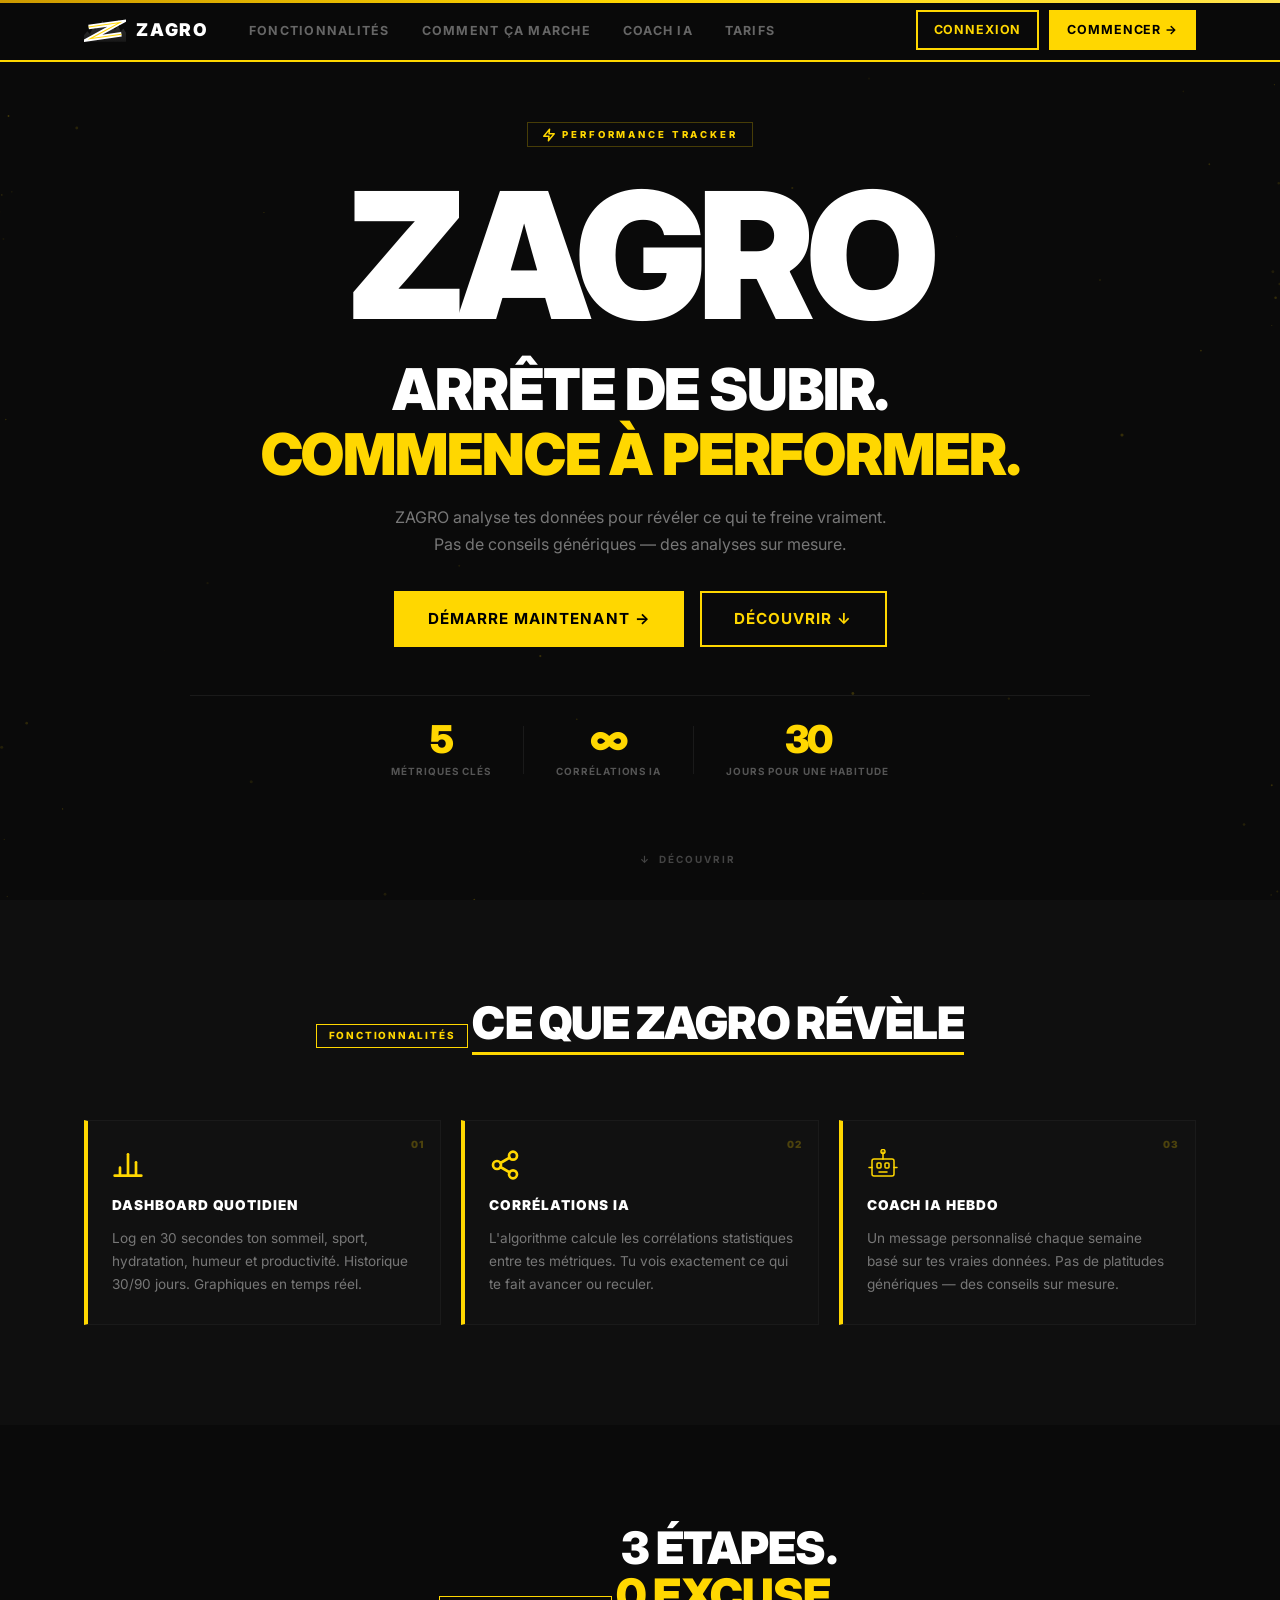
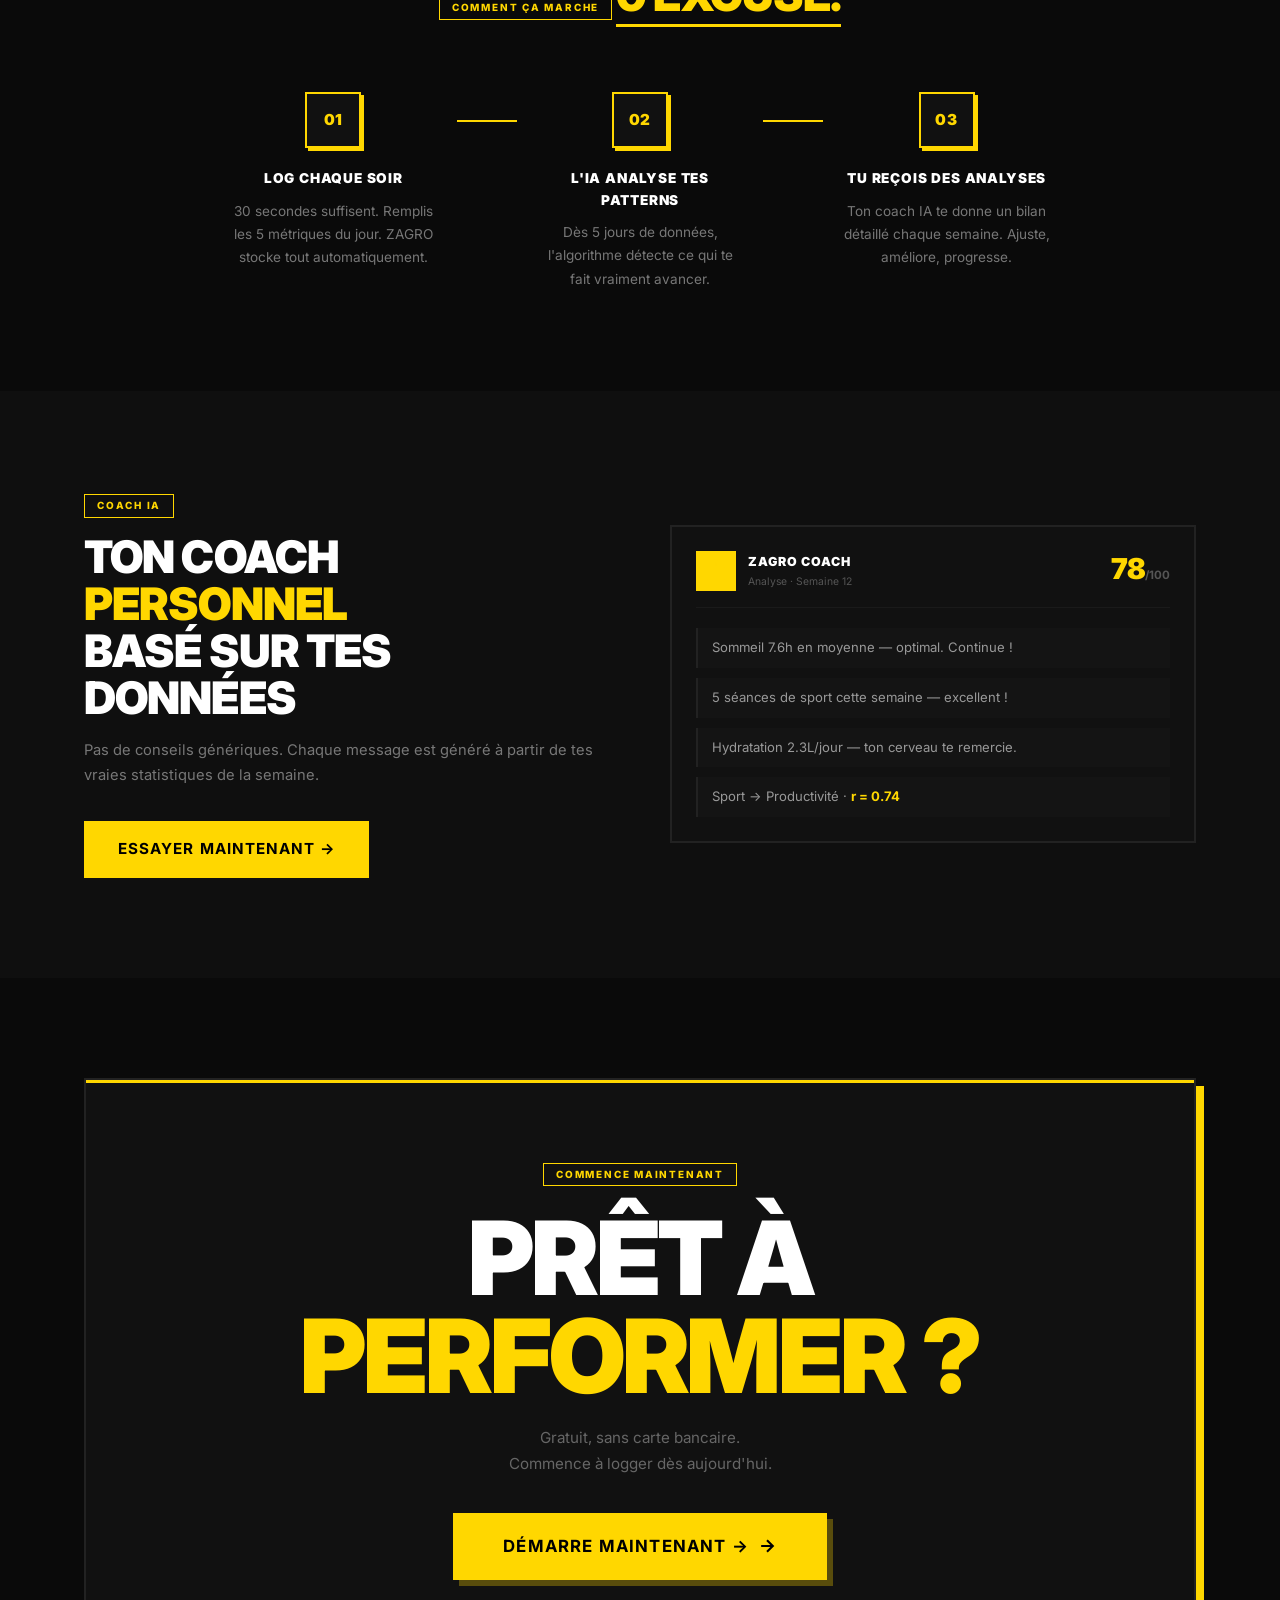
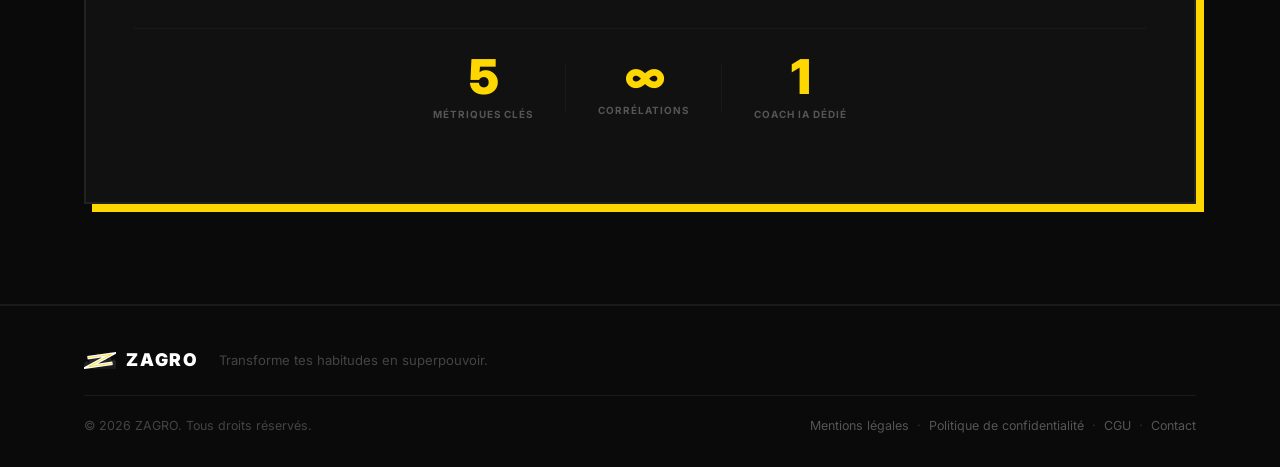
==== commit 51eba247: "ZAGRO - prêt pour le déploiement" ====
--- a/templates/index.html
+++ b/templates/index.html
@@ -6,12 +6,6 @@
   <title>ZAGRO — Transforme tes habitudes en superpouvoir</title>
   <link rel="icon" type="image/svg+xml" href="/static/img/logo.svg" />
   <link rel="stylesheet" href="/static/css/style.css" />
-  <script>
-    (function() {
-      var t = localStorage.getItem('zagro_theme') || 'dark';
-      document.documentElement.setAttribute('data-theme', t);
-    })();
-  </script>
   <link rel="preconnect" href="https://fonts.googleapis.com" />
   <link href="https://fonts.googleapis.com/css2?family=Inter:wght@300;400;500;600;700;800;900&display=swap" rel="stylesheet" />
 </head>
@@ -35,14 +29,26 @@
         <li><a href="/pricing">Tarifs</a></li>
       </ul>
       <div class="nav__actions">
-        <button class="theme-toggle" id="theme-toggle" onclick="toggleTheme()" title="Changer le thème">
-          <span id="theme-icon"><svg width="18" height="18" viewBox="0 0 24 24" fill="none" stroke="currentColor" stroke-width="2" stroke-linecap="round" stroke-linejoin="round"><circle cx="12" cy="12" r="5"/><line x1="12" y1="1" x2="12" y2="3"/><line x1="12" y1="21" x2="12" y2="23"/><line x1="4.22" y1="4.22" x2="5.64" y2="5.64"/><line x1="18.36" y1="18.36" x2="19.78" y2="19.78"/><line x1="1" y1="12" x2="3" y2="12"/><line x1="21" y1="12" x2="23" y2="12"/><line x1="4.22" y1="19.78" x2="5.64" y2="18.36"/><line x1="18.36" y1="5.64" x2="19.78" y2="4.22"/></svg></span>
-        </button>
         <a href="/auth" class="btn btn--ghost btn--sm">Connexion</a>
         <a href="/dashboard" class="btn btn--primary btn--sm">Commencer →</a>
       </div>
+      <button class="nav__hamburger" id="nav-hamburger" aria-label="Menu" aria-expanded="false">
+        <span></span><span></span><span></span>
+      </button>
     </div>
   </nav>
+
+  <!-- Mobile nav menu -->
+  <div class="nav__mobile" id="nav-mobile" role="navigation">
+    <a href="#features" class="nav__mobile-link">Fonctionnalités</a>
+    <a href="#how" class="nav__mobile-link">Comment ça marche</a>
+    <a href="#coach" class="nav__mobile-link">Coach IA</a>
+    <a href="/pricing" class="nav__mobile-link">Tarifs</a>
+    <div class="nav__mobile-actions">
+      <a href="/auth" class="btn btn--ghost btn--sm">Connexion</a>
+      <a href="/dashboard" class="btn btn--primary btn--sm">Commencer →</a>
+    </div>
+  </div>
 
   <!-- ── HERO ── -->
   <section class="hero-v" id="home">
@@ -54,9 +60,9 @@
         <span class="hero-line-1">Arrête de subir.</span>
         <span class="hero-line-2 accent-text">Commence à performer.</span>
       </h1>
-      <p class="hero-v__sub">ZAGRO analyse tes données pour révéler ce qui te freine vraiment.<br/>Pas de conseils génériques — des insights sur mesure.</p>
+      <p class="hero-v__sub">ZAGRO analyse tes données pour révéler ce qui te freine vraiment.<br/>Pas de conseils génériques — des analyses sur mesure.</p>
       <div class="hero-v__actions">
-        <a href="/dashboard" class="btn btn--primary btn--lg">Ouvrir mon dashboard →</a>
+        <a href="/dashboard" class="btn btn--primary btn--lg">DÉMARRE MAINTENANT →</a>
         <a href="#features" class="btn btn--ghost btn--lg">Découvrir ↓</a>
       </div>
       <div class="hero-v__stats">
@@ -139,7 +145,7 @@
         <div class="v-step reveal reveal--d3">
           <div class="v-step__num">03</div>
           <div class="v-step__content">
-            <h3>Tu reçois des insights</h3>
+            <h3>Tu reçois des analyses</h3>
             <p>Ton coach IA te donne un bilan détaillé chaque semaine. Ajuste, améliore, progresse.</p>
           </div>
         </div>
@@ -187,7 +193,7 @@
         <h2 class="v-cta__title">PRÊT À<br/><span class="accent-text">PERFORMER ?</span></h2>
         <p class="v-cta__sub">Gratuit, sans carte bancaire.<br/>Commence à logger dès aujourd'hui.</p>
         <a href="/dashboard" class="btn btn--primary btn--xl v-cta__btn">
-          Ouvrir mon dashboard
+          DÉMARRE MAINTENANT →
           <svg width="20" height="20" viewBox="0 0 24 24" fill="none" stroke="currentColor" stroke-width="2.5"><path d="M5 12h14M12 5l7 7-7 7"/></svg>
         </a>
         <div class="v-cta__stats">
@@ -202,22 +208,64 @@
   </section>
 
   <!-- ── FOOTER ── -->
-  <footer class="footer">
-    <div class="container footer__inner">
-      <a href="/" class="nav__logo footer__logo">
-        <svg class="logo-svg" xmlns="http://www.w3.org/2000/svg" viewBox="0 0 64 36" width="32" height="18">
-          <defs><linearGradient id="mt-footer" x1="0%" y1="0%" x2="0%" y2="100%"><stop offset="0%" stop-color="#333333"/><stop offset="100%" stop-color="#181818"/></linearGradient></defs>
-          <path d="M0,36 L0,26 L5,20 L9,24 L14,14 L17,18 L21,8 L24,12 L28,4 L32,12 L36,6 L40,14 L43,10 L47,18 L52,12 L56,20 L60,16 L64,22 L64,36 Z" fill="url(#mt-footer)"/>
-          <g transform="rotate(-8, 32, 19)"><path d="M8,10 L56,10 L8,28 L56,28" stroke="#FFFFFF" stroke-width="7" stroke-linecap="butt" stroke-linejoin="miter" stroke-miterlimit="20" fill="none"/><path d="M8,10 L56,10 L8,28 L56,28" stroke="#FFD700" stroke-width="1.5" stroke-linecap="butt" stroke-linejoin="miter" stroke-miterlimit="20" fill="none"/></g>
-        </svg>
-        <span>ZAGRO</span>
-      </a>
-      <p class="footer__copy">© 2025 ZAGRO. Tous droits réservés.</p>
+  <footer class="footer footer--rich">
+    <div class="container">
+      <div class="footer__top">
+        <a href="/" class="nav__logo footer__logo">
+          <svg class="logo-svg" xmlns="http://www.w3.org/2000/svg" viewBox="0 0 64 36" width="32" height="18">
+            <defs><linearGradient id="mt-footer" x1="0%" y1="0%" x2="0%" y2="100%"><stop offset="0%" stop-color="#333333"/><stop offset="100%" stop-color="#181818"/></linearGradient></defs>
+            <path d="M0,36 L0,26 L5,20 L9,24 L14,14 L17,18 L21,8 L24,12 L28,4 L32,12 L36,6 L40,14 L43,10 L47,18 L52,12 L56,20 L60,16 L64,22 L64,36 Z" fill="url(#mt-footer)"/>
+            <g transform="rotate(-8, 32, 19)"><path d="M8,10 L56,10 L8,28 L56,28" stroke="#FFFFFF" stroke-width="7" stroke-linecap="butt" stroke-linejoin="miter" stroke-miterlimit="20" fill="none"/><path d="M8,10 L56,10 L8,28 L56,28" stroke="#FFD700" stroke-width="1.5" stroke-linecap="butt" stroke-linejoin="miter" stroke-miterlimit="20" fill="none"/></g>
+          </svg>
+          <span>ZAGRO</span>
+        </a>
+        <p class="footer__tagline">Transforme tes habitudes en superpouvoir.</p>
+      </div>
+      <div class="footer__divider"></div>
+      <div class="footer__bottom">
+        <p class="footer__copy">© 2026 ZAGRO. Tous droits réservés.</p>
+        <nav class="footer__legal">
+          <a href="/legal#mentions">Mentions légales</a>
+          <span class="footer__sep">·</span>
+          <a href="/legal#rgpd">Politique de confidentialité</a>
+          <span class="footer__sep">·</span>
+          <a href="/legal#cgu">CGU</a>
+          <span class="footer__sep">·</span>
+          <a href="mailto:zagro.contact@gmail.com">Contact</a>
+        </nav>
+      </div>
     </div>
   </footer>
 
   <script src="/static/js/main.js"></script>
   <script>
+  // ── Hamburger nav ──────────────────────────────────────────────
+  (function() {
+    const btn  = document.getElementById('nav-hamburger');
+    const menu = document.getElementById('nav-mobile');
+    if (!btn || !menu) return;
+
+    function toggleMenu(open) {
+      btn.classList.toggle('open', open);
+      btn.setAttribute('aria-expanded', open);
+      if (open) {
+        menu.style.display = 'flex';
+        requestAnimationFrame(() => menu.classList.add('open'));
+      } else {
+        menu.classList.remove('open');
+        setTimeout(() => { if (!menu.classList.contains('open')) menu.style.display = ''; }, 260);
+      }
+    }
+
+    btn.addEventListener('click', () => toggleMenu(!btn.classList.contains('open')));
+
+    // Close on link click or outside click
+    menu.querySelectorAll('a').forEach(a => a.addEventListener('click', () => toggleMenu(false)));
+    document.addEventListener('click', (e) => {
+      if (!btn.contains(e.target) && !menu.contains(e.target)) toggleMenu(false);
+    });
+  })();
+
   // ── Particles ─────────────────────────────────────────────────
   (function() {
     const canvas = document.getElementById('particles-canvas');
@@ -247,21 +295,6 @@
     draw();
   })();
 
-  // ── Theme toggle ──────────────────────────────────────────────
-  var SUN_SVG = '<svg width="18" height="18" viewBox="0 0 24 24" fill="none" stroke="currentColor" stroke-width="2" stroke-linecap="round" stroke-linejoin="round"><circle cx="12" cy="12" r="5"/><line x1="12" y1="1" x2="12" y2="3"/><line x1="12" y1="21" x2="12" y2="23"/><line x1="4.22" y1="4.22" x2="5.64" y2="5.64"/><line x1="18.36" y1="18.36" x2="19.78" y2="19.78"/><line x1="1" y1="12" x2="3" y2="12"/><line x1="21" y1="12" x2="23" y2="12"/><line x1="4.22" y1="19.78" x2="5.64" y2="18.36"/><line x1="18.36" y1="5.64" x2="19.78" y2="4.22"/></svg>';
-  var MOON_SVG = '<svg width="18" height="18" viewBox="0 0 24 24" fill="none" stroke="currentColor" stroke-width="2" stroke-linecap="round" stroke-linejoin="round"><path d="M21 12.79A9 9 0 1 1 11.21 3 7 7 0 0 0 21 12.79z"/></svg>';
-  function toggleTheme() {
-    var c = document.documentElement.getAttribute('data-theme');
-    var n = c === 'light' ? 'dark' : 'light';
-    document.documentElement.setAttribute('data-theme', n);
-    localStorage.setItem('zagro_theme', n);
-    document.getElementById('theme-icon').innerHTML = n === 'light' ? MOON_SVG : SUN_SVG;
-  }
-  (function() {
-    var t = document.documentElement.getAttribute('data-theme');
-    var el = document.getElementById('theme-icon');
-    if (el) el.innerHTML = t === 'light' ? MOON_SVG : SUN_SVG;
-  })();
-  </script>
+</script>
 </body>
 </html>
--- a/static/css/style.css
+++ b/static/css/style.css
@@ -67,24 +67,9 @@
   --font: 'Inter', system-ui, -apple-system, sans-serif;
 }
 
-/* ── Light Mode ──────────────────────────────────────────────── */
-[data-theme="light"] {
-  --bg:        #F0F0F0;
-  --bg-2:      #E8E8E8;
-  --bg-3:      #E0E0E0;
-  --bg-card:   #FFFFFF;
-  --bg-card-2: #F5F5F5;
-  --text-1:    #0A0A0A;
-  --text-2:    #555555;
-  --text-3:    #999999;
-  --border:    #DDDDDD;
-  --border-2:  #EEEEEE;
-  --shadow-card: 0 0 0 1px #DDDDDD, 0 4px 16px rgba(0,0,0,0.08);
-  --shadow-hard: 4px 4px 0px #CC9900;
-}
 
 /* ── Reset + Base ─────────────────────────────────────────────── */
-html { scroll-behavior: smooth; }
+html { scroll-behavior: smooth; overflow-x: hidden; }
 
 body {
   font-family: var(--font);
@@ -93,6 +78,7 @@
   line-height: 1.6;
   -webkit-font-smoothing: antialiased;
   transition: background 0.3s, color 0.3s;
+  overflow-x: hidden;
 }
 
 a { text-decoration: none; color: inherit; }
@@ -1309,9 +1295,20 @@
 .orb--cta1, .orb--cta2 { display: none; }
 
 /* ── Footer ──────────────────────────────────────────────────── */
-.footer { border-top: 2px solid #1A1A1A; padding: 32px 0; background: #0A0A0A; }
+.footer { border-top: 2px solid #1A1A1A; background: #0A0A0A; }
 .footer__inner { display: flex; align-items: center; justify-content: space-between; }
 .footer__copy  { font-size: 0.78rem; color: #444444; }
+
+/* Rich footer */
+.footer--rich { padding: 2.5rem 0 2rem; }
+.footer__top { display: flex; align-items: center; gap: 1.25rem; margin-bottom: 1.25rem; }
+.footer__tagline { font-size: 0.82rem; color: #444; }
+.footer__divider { height: 1px; background: #1a1a1a; margin-bottom: 1.25rem; }
+.footer__bottom { display: flex; align-items: center; justify-content: space-between; flex-wrap: wrap; gap: 0.75rem; }
+.footer__legal { display: flex; align-items: center; gap: 0.5rem; flex-wrap: wrap; }
+.footer__legal a { font-size: 0.78rem; color: #555; text-decoration: none; transition: color .2s; }
+.footer__legal a:hover { color: #FFD700; }
+.footer__sep { color: #333; font-size: 0.78rem; }
 
 /* ── FAQ ─────────────────────────────────────────────────────── */
 .faq-list {
@@ -1437,6 +1434,8 @@
   .step__connector { width: 2px; height: 40px; margin: 0; }
   .coach-layout { grid-template-columns: 1fr; }
   .footer__inner { flex-direction: column; gap: 12px; text-align: center; }
+  .footer__bottom { flex-direction: column; align-items: flex-start; gap: 0.5rem; }
+  .footer__legal { gap: 0.4rem; }
   .hero__title-line { margin-left: auto; margin-right: auto; }
   .section__title::after { display: none; }
 }
@@ -1804,3 +1803,154 @@
   .v-section { padding: 72px 0; }
   .hero-v__scroll-hint { display: none; }
 }
+
+/* ══════════════════════════════════════════════════════════════
+   MOBILE — HAMBURGER NAV
+══════════════════════════════════════════════════════════════ */
+
+/* Hamburger button — hidden on desktop */
+.nav__hamburger {
+  display: none;
+  flex-direction: column;
+  justify-content: center;
+  gap: 5px;
+  width: 44px;
+  height: 44px;
+  background: transparent;
+  border: none;
+  cursor: pointer;
+  padding: 8px;
+  flex-shrink: 0;
+  margin-left: auto;
+}
+
+.nav__hamburger span {
+  display: block;
+  width: 22px;
+  height: 2px;
+  background: #FFFFFF;
+  transition: transform 0.25s ease, opacity 0.25s ease;
+  transform-origin: center;
+}
+
+.nav__hamburger.open span:nth-child(1) { transform: translateY(7px) rotate(45deg); }
+.nav__hamburger.open span:nth-child(2) { opacity: 0; transform: scaleX(0); }
+.nav__hamburger.open span:nth-child(3) { transform: translateY(-7px) rotate(-45deg); }
+
+/* Mobile dropdown menu */
+.nav__mobile {
+  display: none;
+  flex-direction: column;
+  position: fixed;
+  top: 52px; left: 0; right: 0;
+  background: rgba(10, 10, 10, 0.99);
+  border-bottom: 2px solid #FFD700;
+  padding: 8px 0 20px;
+  z-index: 98;
+  transform: translateY(-8px);
+  opacity: 0;
+  pointer-events: none;
+  transition: transform 0.25s ease, opacity 0.25s ease;
+}
+
+.nav__mobile.open {
+  display: flex;
+  transform: translateY(0);
+  opacity: 1;
+  pointer-events: all;
+}
+
+.nav__mobile-link {
+  display: block;
+  padding: 14px 24px;
+  font-size: 0.82rem;
+  font-weight: 700;
+  letter-spacing: 0.1em;
+  text-transform: uppercase;
+  color: #888;
+  border-bottom: 1px solid #111;
+  transition: color 0.15s, background 0.15s;
+  min-height: 44px;
+  display: flex;
+  align-items: center;
+}
+
+.nav__mobile-link:hover { color: #FFD700; background: rgba(255,215,0,0.04); }
+
+.nav__mobile-actions {
+  display: flex;
+  flex-direction: column;
+  gap: 10px;
+  padding: 16px 24px 0;
+}
+
+.nav__mobile-actions .btn {
+  width: 100%;
+  justify-content: center;
+  padding: 14px 20px;
+  min-height: 44px;
+}
+
+/* ── Landing 768px ───────────────────────────────────────────── */
+@media (max-width: 768px) {
+  .nav__links   { display: none !important; }
+  .nav__actions { display: none; }
+  .nav__hamburger { display: flex; }
+
+  /* Hero V */
+  .hero-v { padding: 90px 16px 60px; }
+  .hero-v__actions { flex-direction: column; width: 100%; gap: 10px; }
+  .hero-v__actions .btn { width: 100%; justify-content: center; }
+  .hero-v__stats { gap: 16px; }
+
+  /* Sections */
+  .v-section { padding: 64px 0; }
+  .v-section__hd { margin-bottom: 36px; }
+  .feat-grid { grid-template-columns: 1fr !important; gap: 12px; }
+
+  /* Feat cards */
+  .feat-card { padding: 24px; }
+
+  /* Coach section */
+  .v-coach { grid-template-columns: 1fr; gap: 32px; }
+  .v-coach__left { text-align: center; }
+  .v-coach__left .v-section__title { text-align: center; }
+
+  /* CTA */
+  .v-cta { padding: 48px 24px; }
+  .v-cta__btn { width: 100%; justify-content: center; }
+
+  /* Steps */
+  .v-steps { flex-direction: column; align-items: center; gap: 16px; }
+  .v-step { padding: 0 8px; width: 100%; max-width: 340px; }
+  .v-step__connector { width: 2px; height: 28px; margin: 0; }
+
+  /* Footer */
+  .footer--rich .footer__bottom { flex-direction: column; align-items: center; gap: 0.75rem; text-align: center; }
+  .footer--rich .footer__legal { justify-content: center; flex-wrap: wrap; gap: 6px; }
+  .footer--rich .footer__top { flex-direction: column; align-items: center; gap: 0.5rem; text-align: center; }
+
+  /* Pricing nav inline (same .nav) */
+}
+
+/* ── Landing 480px ───────────────────────────────────────────── */
+@media (max-width: 480px) {
+  .container { padding: 0 16px; }
+
+  .hero-v { padding: 80px 12px 48px; }
+  .hero-v__brand { font-size: clamp(3.2rem, 22vw, 5.5rem); }
+  .hero-v__h1 { font-size: clamp(1.3rem, 6.5vw, 2rem); }
+  .hero-v__stats { gap: 8px; flex-wrap: wrap; justify-content: center; }
+  .hero-stat__num { font-size: 1.6rem; }
+  .hero-stat__sep { display: none; }
+
+  .v-cta { padding: 36px 16px; box-shadow: none; }
+  .v-cta__title { font-size: clamp(2rem, 12vw, 3.5rem); }
+  .v-cta__stats { gap: 16px; flex-wrap: wrap; }
+  .cta-stat__div { display: none; }
+
+  .btn--lg  { padding: 13px 20px; font-size: 0.85rem; }
+  .btn--xl  { padding: 15px 24px; font-size: 0.9rem; }
+
+  .v-section__title { font-size: clamp(1.5rem, 8vw, 2rem); }
+}
